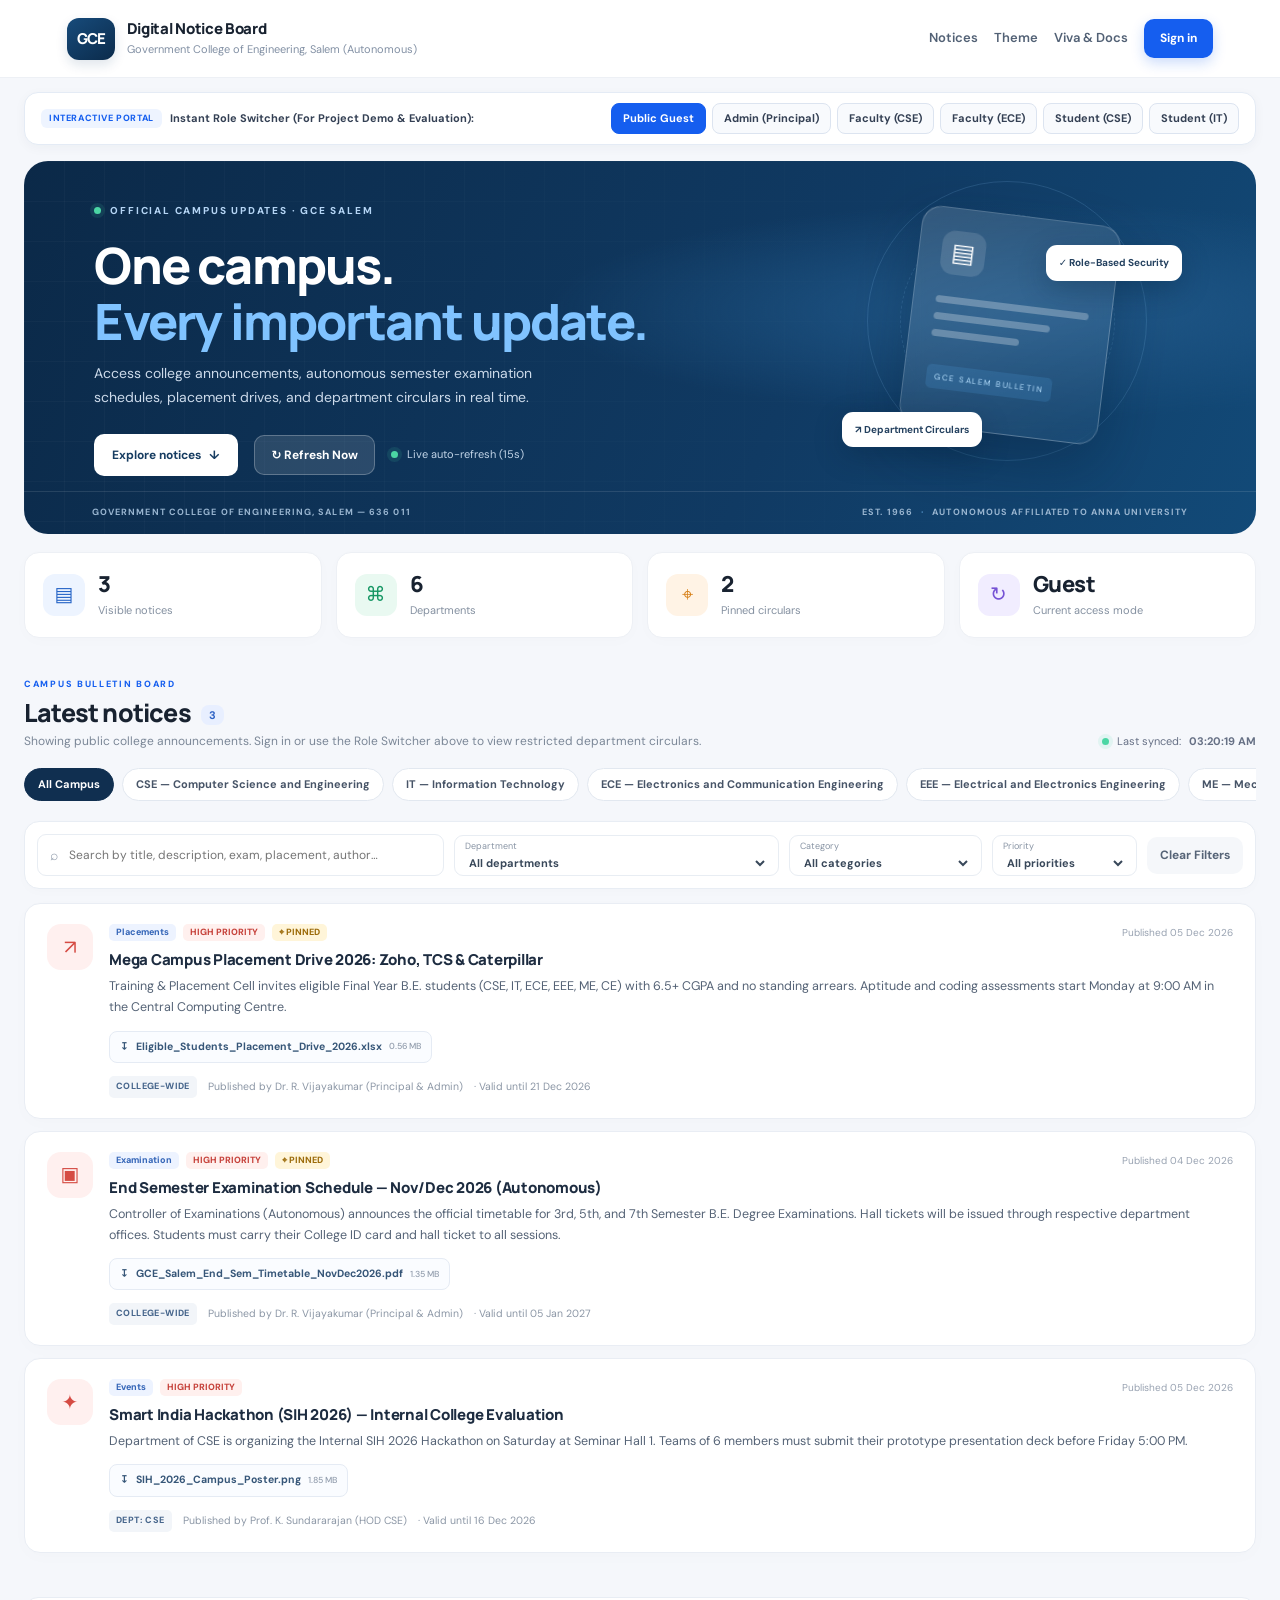
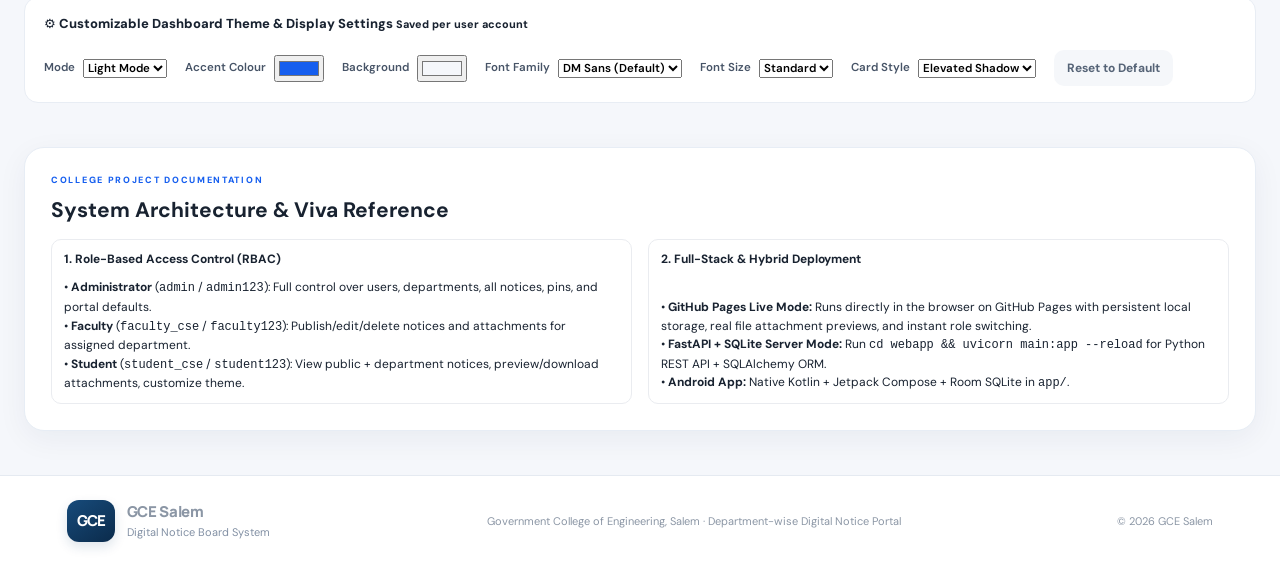
==== index.html @ ba0ddf46 "feat: implement core UI and initialization - Scaffold landing page with responsive topbar - Add cent" ====
<!doctype html>
<html lang="en" data-theme="light">
<head>
  <meta charset="utf-8">
  <meta name="viewport" content="width=device-width, initial-scale=1">
  <meta name="theme-color" content="#102f50">
  <title>Digital Notice Board · Government College of Engineering, Salem</title>
  <link rel="stylesheet" href="./styles.css">
  <script defer src="./app.js"></script>
</head>
<body>
  <header class="topbar">
    <a class="brand" href="#top">
      <span class="brand-mark">GCE</span>
      <span>
        <b>Digital Notice Board</b>
        <small>Government College of Engineering, Salem (Autonomous)</small>
      </span>
    </a>
    <nav>
      <a href="#notices">Notices</a>
      <a href="#publish" id="nav-publish" class="hidden">Publish</a>
      <a href="#admin-panel" id="nav-admin" class="hidden">Admin Console</a>
      <a href="#theme-panel">Theme</a>
      <a href="#viva-docs">Viva &amp; Docs</a>
      <span id="user-chip-container" class="hidden">
        <span class="user-chip">
          <span class="avatar" id="user-avatar">A</span>
          <span>
            <span id="user-fullname">College Administrator</span>
            <small id="user-role-dept">Administrator · ALL</small>
          </span>
        </span>
      </span>
      <button class="button button-primary" id="btn-open-login" type="button">Sign in</button>
      <button class="button button-quiet hidden" id="btn-logout" type="button">Sign out</button>
    </nav>
  </header>

  <!-- 1-Tap Academic Demonstration Role Switcher -->
  <div class="demo-bar" id="top">
    <div class="demo-bar-label">
      <span class="demo-badge">Interactive Portal</span>
      <span>Instant Role Switcher (For Project Demo &amp; Evaluation):</span>
    </div>
    <div class="role-pills" id="role-switcher-pills">
      <button type="button" class="role-pill active" data-demo-user="">Public Guest</button>
      <button type="button" class="role-pill" data-demo-user="admin">Admin (Principal)</button>
      <button type="button" class="role-pill" data-demo-user="faculty_cse">Faculty (CSE)</button>
      <button type="button" class="role-pill" data-demo-user="faculty_ece">Faculty (ECE)</button>
      <button type="button" class="role-pill" data-demo-user="student_cse">Student (CSE)</button>
      <button type="button" class="role-pill" data-demo-user="student_it">Student (IT)</button>
    </div>
  </div>

  <main>
    <!-- Hero Banner -->
    <section class="hero">
      <div class="hero-copy">
        <div class="eyebrow"><span class="live-dot"></span> OFFICIAL CAMPUS UPDATES · GCE SALEM</div>
        <h1>One campus.<br><em>Every important update.</em></h1>
        <p>Access college announcements, autonomous semester examination schedules, placement drives, and department circulars in real time.</p>
        <div class="hero-actions">
          <a class="button button-light" href="#notices">Explore notices <span>↓</span></a>
          <button class="button button-secondary" id="btn-manual-refresh" type="button" style="background:rgba(255,255,255,0.12);color:#fff;border-color:rgba(255,255,255,0.25);">↻ Refresh Now</button>
          <span class="update-status"><span class="live-dot"></span> <span id="sync-status-text">Live auto-refresh (15s)</span></span>
        </div>
      </div>
      <div class="hero-art" aria-hidden="true">
        <div class="art-orbit orbit-one"></div>
        <div class="art-orbit orbit-two"></div>
        <div class="art-card">
          <span class="art-icon">▤</span>
          <span class="art-lines"><i></i><i></i><i></i></span>
          <span class="art-tag">GCE SALEM BULLETIN</span>
        </div>
        <div class="art-bubble bubble-one">✓ Role-Based Security</div>
        <div class="art-bubble bubble-two">↗ Department Circulars</div>
      </div>
      <div class="hero-footer">
        <span>GOVERNMENT COLLEGE OF ENGINEERING, SALEM — 636 011</span>
        <span>EST. 1966 <b>·</b> AUTONOMOUS AFFILIATED TO ANNA UNIVERSITY</span>
      </div>
    </section>

    <!-- Stats Grid -->
    <section class="stats-grid">
      <article class="stat-card">
        <span class="stat-icon">▤</span>
        <div>
          <strong id="stat-total">0</strong>
          <span>Visible notices</span>
        </div>
      </article>
      <article class="stat-card">
        <span class="stat-icon green">⌘</span>
        <div>
          <strong id="stat-depts">6</strong>
          <span>Departments</span>
        </div>
      </article>
      <article class="stat-card">
        <span class="stat-icon orange">⌖</span>
        <div>
          <strong id="stat-pinned">0</strong>
          <span>Pinned circulars</span>
        </div>
      </article>
      <article class="stat-card">
        <span class="stat-icon violet">↻</span>
        <div>
          <strong id="stat-role">Guest</strong>
          <span>Current access mode</span>
        </div>
      </article>
    </section>

    <!-- Notices Section -->
    <section id="notices" class="notice-section">
      <div class="section-heading">
        <div>
          <div class="eyebrow dark-eyebrow">CAMPUS BULLETIN BOARD</div>
          <h2>Latest notices <span class="heading-count" id="heading-count">0</span></h2>
          <p id="access-subtitle">Showing public college announcements. Sign in to view restricted department circulars.</p>
        </div>
        <div style="display:flex;align-items:center;gap:14px;">
          <label class="check-field hidden" id="expired-toggle-wrap">
            <input type="checkbox" id="filter-expired">
            <span>Show expired archive</span>
          </label>
          <span class="refresh-label"><span class="live-dot"></span> Last synced: <b id="last-sync-time">Just now</b></span>
        </div>
      </div>

      <!-- Quick Department Pills -->
      <div class="dept-Quick-tabs" id="dept-quick-tabs"></div>

      <!-- Search & Filter Bar -->
      <div class="filter-panel">
        <label class="search-field">
          <span>⌕</span>
          <input id="filter-q" type="search" placeholder="Search by title, description, exam, placement, author…" aria-label="Search notices">
        </label>
        <label class="select-wrap">
          <span>Department</span>
          <select id="filter-dept">
            <option value="ALL">All departments</option>
          </select>
        </label>
        <label class="select-wrap">
          <span>Category</span>
          <select id="filter-category">
            <option value="ALL">All categories</option>
            <option value="Examination">Examination</option>
            <option value="Events">Events</option>
            <option value="Placements">Placements</option>
            <option value="General">General</option>
            <option value="Department Circulars">Department Circulars</option>
            <option value="Important Announcements">Important Announcements</option>
          </select>
        </label>
        <label class="select-wrap">
          <span>Priority</span>
          <select id="filter-priority">
            <option value="ALL">All priorities</option>
            <option value="HIGH">High — Urgent</option>
            <option value="MEDIUM">Medium</option>
            <option value="LOW">Low</option>
          </select>
        </label>
        <button class="button button-quiet" id="btn-clear-filters" type="button">Clear Filters</button>
      </div>

      <div class="notice-list" id="notice-list"></div>
    </section>

    <!-- Publish Notice Section (Admin & Faculty Only) -->
    <section id="publish" class="publish-section hidden">
      <div class="section-heading">
        <div>
          <div class="eyebrow dark-eyebrow">SHARE AN OFFICIAL CIRCULAR</div>
          <h2 id="form-section-title">Publish a notice</h2>
          <p>Post an announcement with circular attachments for your department or the entire campus.</p>
        </div>
        <span class="role-label" id="publish-role-badge">Faculty / Admin Access</span>
      </div>
      <form class="publish-form" id="notice-form">
        <input type="hidden" id="edit-notice-id" value="">
        <div class="form-grid">
          <label class="form-field field-wide">
            <span>Notice title <b>*</b></span>
            <input required maxlength="200" id="notice-title" placeholder="e.g. Autonomous End Semester Theory Examination Timetable — Nov/Dec 2026">
          </label>
          <label class="form-field field-wide">
            <span>Notice description <b>*</b></span>
            <textarea required id="notice-desc" rows="4" placeholder="Enter complete announcement details, venue, eligibility, and instructions…"></textarea>
          </label>
          <label class="form-field">
            <span>Department</span>
            <select id="notice-dept"></select>
          </label>
          <label class="form-field">
            <span>Category</span>
            <select id="notice-category">
              <option value="Examination">Examination</option>
              <option value="Events">Events</option>
              <option value="Placements">Placements</option>
              <option value="General">General</option>
              <option value="Department Circulars">Department Circulars</option>
              <option value="Important Announcements">Important Announcements</option>
            </select>
          </label>
          <label class="form-field">
            <span>Priority</span>
            <select id="notice-priority">
              <option value="MEDIUM">Medium — Standard</option>
              <option value="HIGH">High — Important / Urgent</option>
              <option value="LOW">Low — Informational</option>
            </select>
          </label>
          <label class="form-field">
            <span>Expiry date (optional)</span>
            <input type="date" id="notice-expiry">
          </label>
          <label class="form-field">
            <span>Visibility</span>
            <select id="notice-visibility">
              <option value="PUBLIC">Public — Visible on Public Homepage</option>
              <option value="RESTRICTED">Restricted — Department Login Required</option>
            </select>
          </label>
          <label class="check-field" id="pin-field-wrap" style="padding-top:22px;">
            <input type="checkbox" id="notice-pinned">
            <span>Pin this notice to the top of the board</span>
          </label>
          <label class="form-field field-wide">
            <span>Attachments <small>PDF, JPG, PNG, DOC, DOCX, XLS, XLSX · max 10 MB per file</small></span>
            <input type="file" id="notice-files" multiple accept=".pdf,.jpg,.jpeg,.png,.doc,.docx,.xls,.xlsx">
          </label>
        </div>
        <div class="form-actions">
          <button class="button button-primary" type="submit" id="btn-submit-notice">Publish notice →</button>
          <button class="button button-quiet hidden" type="button" id="btn-cancel-edit">Cancel edit</button>
        </div>
      </form>
    </section>

    <!-- Admin Management Section (Administrator Only) -->
    <section id="admin-panel" class="admin-section hidden">
      <div class="section-heading">
        <div>
          <div class="eyebrow dark-eyebrow">INSTITUTIONAL ADMINISTRATION</div>
          <h2>User &amp; Department Management</h2>
          <p>Create faculty/student credentials, manage roles, and configure GCE Salem academic departments.</p>
        </div>
        <button class="button button-secondary" id="btn-reset-demo-data" type="button">↺ Reset Demo Database</button>
      </div>
      <div class="admin-grid">
        <!-- Users Management Card -->
        <div class="admin-card">
          <h3 style="margin-top:0;">Registered Campus Users</h3>
          <form id="create-user-form" class="form-grid" style="margin-bottom:16px;">
            <label class="form-field">
              <span>Login ID <b>*</b></span>
              <input required id="new-user-login" placeholder="e.g. faculty_me">
            </label>
            <label class="form-field">
              <span>Password <b>*</b></span>
              <input required type="password" id="new-user-pass" placeholder="Password">
            </label>
            <label class="form-field">
              <span>Full Name <b>*</b></span>
              <input required id="new-user-name" placeholder="e.g. Dr. S. Karthikeyan">
            </label>
            <label class="form-field">
              <span>Role</span>
              <select id="new-user-role">
                <option value="Student">Student</option>
                <option value="Faculty">Faculty</option>
                <option value="Administrator">Administrator</option>
              </select>
            </label>
            <label class="form-field">
              <span>Department</span>
              <select id="new-user-dept"></select>
            </label>
            <div style="display:flex;align-items:flex-end;">
              <button class="button button-primary" type="submit" style="width:100%;">+ Add User</button>
            </div>
          </form>
          <div class="table-list" id="admin-user-list"></div>
        </div>

        <!-- Departments Management Card -->
        <div class="admin-card">
          <h3 style="margin-top:0;">Academic Departments</h3>
          <form id="create-dept-form" class="form-grid" style="margin-bottom:16px;">
            <label class="form-field">
              <span>Dept Code <b>*</b></span>
              <input required id="new-dept-code" placeholder="e.g. AI&DS" maxlength="12">
            </label>
            <label class="form-field">
              <span>Department Name <b>*</b></span>
              <input required id="new-dept-name" placeholder="Artificial Intelligence & Data Science">
            </label>
            <div class="field-wide">
              <button class="button button-primary" type="submit">+ Add Department</button>
            </div>
          </form>
          <div class="table-list" id="admin-dept-list"></div>
        </div>
      </div>
    </section>

    <!-- Customizable Dashboard Theme Settings -->
    <section id="theme-panel" class="settings-section">
      <details open>
        <summary><span>⚙</span> Customizable Dashboard Theme &amp; Display Settings <small>Saved per user account</small></summary>
        <div class="theme-form">
          <label>
            Mode
            <select id="theme-mode">
              <option value="light">Light Mode</option>
              <option value="dark">Dark Mode</option>
            </select>
          </label>
          <label>
            Accent Colour
            <input type="color" id="theme-accent" value="#155eef">
          </label>
          <label>
            Background
            <input type="color" id="theme-bg" value="#f5f7fb">
          </label>
          <label>
            Font Family
            <select id="theme-font">
              <option value="'DM Sans', system-ui, sans-serif">DM Sans (Default)</option>
              <option value="Inter, system-ui, sans-serif">Inter</option>
              <option value="Georgia, serif">Georgia Serif</option>
              <option value="Verdana, sans-serif">Verdana</option>
            </select>
          </label>
          <label>
            Font Size
            <select id="theme-size">
              <option value="13px">Compact</option>
              <option value="14px" selected>Standard</option>
              <option value="16px">Large</option>
            </select>
          </label>
          <label>
            Card Style
            <select id="theme-card-style">
              <option value="elevated">Elevated Shadow</option>
              <option value="outlined">Outlined Border</option>
              <option value="compact">Compact List</option>
            </select>
          </label>
          <button class="button button-quiet" id="btn-reset-theme" type="button">Reset to Default</button>
        </div>
      </details>
    </section>

    <!-- Academic Project Architecture & Viva Section -->
    <section id="viva-docs" class="docs-section">
      <div class="docs-card">
        <div class="eyebrow dark-eyebrow">COLLEGE PROJECT DOCUMENTATION</div>
        <h2 style="margin:6px 0 12px;">System Architecture &amp; Viva Reference</h2>
        <div class="form-grid">
          <div class="table-row" style="flex-direction:column;align-items:flex-start;">
            <b>1. Role-Based Access Control (RBAC)</b>
            <span>• <b>Administrator</b> (<code>admin</code> / <code>admin123</code>): Full control over users, departments, all notices, pins, and portal defaults.<br>• <b>Faculty</b> (<code>faculty_cse</code> / <code>faculty123</code>): Publish/edit/delete notices and attachments for assigned department.<br>• <b>Student</b> (<code>student_cse</code> / <code>student123</code>): View public + department notices, preview/download attachments, customize theme.</span>
          </div>
          <div class="table-row" style="flex-direction:column;align-items:flex-start;">
            <b>2. Full-Stack &amp; Hybrid Deployment</b>
            <span>• <b>GitHub Pages Live Mode:</b> Runs directly in the browser on GitHub Pages with persistent local storage, real file attachment previews, and instant role switching.<br>• <b>FastAPI + SQLite Server Mode:</b> Run <code>cd webapp &amp;&amp; uvicorn main:app --reload</code> for Python REST API + SQLAlchemy ORM.<br>• <b>Android App:</b> Native Kotlin + Jetpack Compose + Room SQLite in <code>app/</code>.</span>
          </div>
        </div>
      </div>
    </section>
  </main>

  <!-- Sign In Modal -->
  <div class="modal-backdrop" id="login-modal">
    <div class="modal-box">
      <div class="modal-header">
        <h3>Sign in to GCE Salem Portal</h3>
        <button class="icon-button" id="btn-close-login" type="button">×</button>
      </div>
      <p style="font-size:12px;color:#667085;margin-top:0;">Enter your college Login ID and password, or click a quick demo credential below.</p>
      <div id="login-error" class="hidden" style="background:#fff1f0;border:1px solid #ffd7d3;color:#b42318;padding:10px;border-radius:8px;font-size:12px;margin-bottom:12px;"></div>
      <form id="login-form" class="form-grid">
        <label class="form-field field-wide">
          <span>Login ID</span>
          <input required id="login-id-input" placeholder="admin / faculty_cse / student_cse">
        </label>
        <label class="form-field field-wide">
          <span>Password</span>
          <input required type="password" id="login-pass-input" placeholder="••••••••">
        </label>
        <div class="field-wide">
          <button class="button button-primary" type="submit" style="width:100%;">Sign In</button>
        </div>
      </form>
      <div style="margin-top:16px;padding-top:12px;border-top:1px solid #eaecf0;font-size:11px;">
        <b>Demo Credentials (Click to auto-fill):</b>
        <div style="display:flex;gap:6px;flex-wrap:wrap;margin-top:8px;">
          <button type="button" class="role-pill" data-fill-login="admin" data-fill-pass="admin123">Admin (admin / admin123)</button>
          <button type="button" class="role-pill" data-fill-login="faculty_cse" data-fill-pass="faculty123">Faculty CSE (faculty_cse / faculty123)</button>
          <button type="button" class="role-pill" data-fill-login="student_cse" data-fill-pass="student123">Student CSE (student_cse / student123)</button>
        </div>
      </div>
    </div>
  </div>

  <!-- Attachment Preview Modal -->
  <div class="modal-backdrop" id="preview-modal">
    <div class="modal-box">
      <div class="modal-header">
        <h3 id="preview-title">Attachment Preview</h3>
        <button class="icon-button" id="btn-close-preview" type="button">×</button>
      </div>
      <div id="preview-body" style="font-size:12.5px;line-height:1.6;"></div>
      <div style="margin-top:16px;display:flex;justify-content:flex-end;gap:10px;">
        <a class="button button-primary" id="preview-download-btn" download>↧ Download File</a>
      </div>
    </div>
  </div>

  <footer class="footer">
    <div class="footer-brand">
      <span class="brand-mark small-mark">GCE</span>
      <span><b>GCE Salem</b><small>Digital Notice Board System</small></span>
    </div>
    <span>Government College of Engineering, Salem · Department-wise Digital Notice Portal</span>
    <span>© 2026 GCE Salem</span>
  </footer>
</body>
</html>
---- styles.css ----
@import url('https://fonts.googleapis.com/css2?family=DM+Sans:wght@400;500;600;700&family=Manrope:wght@400;500;600;700;800&display=swap');

:root {
  --accent: #155eef;
  --navy: #102f50;
  --page-bg: #f5f7fb;
  --ink: #182230;
  --muted: #667085;
  --line: #e5eaf1;
  --card: #ffffff;
  --font: 'DM Sans', system-ui, -apple-system, sans-serif;
  --font-size-base: 14px;
  --radius: 18px;
  --shadow: 0 8px 30px rgba(18, 43, 73, 0.055);
}

* {
  box-sizing: border-box;
}

html {
  scroll-behavior: smooth;
  scroll-padding-top: 90px;
}

body {
  margin: 0;
  background: var(--page-bg);
  color: var(--ink);
  font-family: var(--font);
  font-size: var(--font-size-base);
  line-height: 1.55;
}

a {
  color: inherit;
  text-decoration: none;
}

button, input, select, textarea {
  font: inherit;
}

button, a, select {
  touch-action: manipulation;
}

/* Topbar */
.topbar {
  min-height: 78px;
  padding: 10px max(5.2vw, 24px);
  display: flex;
  align-items: center;
  justify-content: space-between;
  background: #fff;
  border-bottom: 1px solid #edf0f5;
  gap: 18px;
  position: sticky;
  top: 0;
  z-index: 50;
}

.brand, .footer-brand {
  display: flex;
  align-items: center;
  gap: 12px;
  min-width: 0;
}

.brand-mark {
  height: 42px;
  width: 48px;
  border-radius: 12px;
  background: linear-gradient(145deg, #174b7b, #0b2b4b);
  color: white;
  display: grid;
  place-items: center;
  font-weight: 800;
  letter-spacing: -1px;
  font-family: Manrope, sans-serif;
  font-size: 15px;
  box-shadow: 0 5px 12px #123d6722;
  flex-shrink: 0;
}

.brand b, .footer-brand b {
  display: block;
  font: 800 15px Manrope, sans-serif;
  letter-spacing: -0.3px;
}

.brand small, .footer-brand small {
  display: block;
  color: #8290a4;
  font-size: 11px;
  margin-top: 2px;
}

.topbar nav {
  display: flex;
  align-items: center;
  gap: 16px;
  flex-wrap: wrap;
}

.topbar nav > a:not(.button) {
  font-weight: 600;
  color: #526175;
  font-size: 13px;
}

.topbar nav > a:not(.button):hover {
  color: var(--accent);
}

.user-chip {
  display: flex;
  align-items: center;
  gap: 9px;
  padding-left: 14px;
  border-left: 1px solid var(--line);
  font-weight: 700;
  font-size: 12px;
}

.user-chip small {
  display: block;
  font-weight: 400;
  color: var(--muted);
  font-size: 10px;
}

.avatar {
  height: 34px;
  width: 34px;
  border-radius: 50%;
  display: grid;
  place-items: center;
  background: #e9f0ff;
  color: #2458bd;
  font-weight: 800;
  font-size: 15px;
  flex-shrink: 0;
}

/* Role Switcher Bar */
.demo-bar {
  max-width: 1380px;
  width: calc(100% - 48px);
  margin: 14px auto 0;
  background: #fff;
  border: 1px solid #e4ebf5;
  border-radius: 14px;
  padding: 10px 16px;
  display: flex;
  align-items: center;
  justify-content: space-between;
  gap: 12px;
  flex-wrap: wrap;
  box-shadow: 0 3px 12px rgba(16, 47, 80, 0.04);
}

.demo-bar-label {
  font-size: 11px;
  font-weight: 700;
  color: #344054;
  display: flex;
  align-items: center;
  gap: 8px;
}

.demo-badge {
  background: #eef4ff;
  color: var(--accent);
  font-weight: 800;
  font-size: 9px;
  letter-spacing: 0.6px;
  padding: 3px 8px;
  border-radius: 6px;
  text-transform: uppercase;
}

.role-pills {
  display: flex;
  align-items: center;
  gap: 6px;
  flex-wrap: wrap;
}

.role-pill {
  border: 1px solid #dce4f0;
  background: #f8fafd;
  color: #344054;
  border-radius: 8px;
  padding: 6px 11px;
  font-size: 11px;
  font-weight: 700;
  cursor: pointer;
  transition: all 0.15s;
}

.role-pill:hover {
  border-color: var(--accent);
  color: var(--accent);
}

.role-pill.active {
  background: var(--accent);
  color: #fff;
  border-color: var(--accent);
}

/* Buttons */
.button {
  display: inline-flex;
  justify-content: center;
  align-items: center;
  gap: 8px;
  border: 0;
  border-radius: 10px;
  padding: 10px 16px;
  font-weight: 700;
  font-size: 12px;
  cursor: pointer;
  transition: transform 0.15s, box-shadow 0.15s;
  background: #fff;
}

.button:hover {
  transform: translateY(-1px);
}

.button-primary {
  background: var(--accent);
  color: white;
  box-shadow: 0 5px 13px color-mix(in srgb, var(--accent), transparent 78%);
}

.button-quiet {
  color: #566477;
  background: #f5f7fa;
  padding: 9px 13px;
}

.button-light {
  background: #fff;
  color: #163c61;
  padding: 12px 18px;
}

.button-secondary {
  border: 1px solid var(--line);
  color: #475467;
  background: #fff;
}

/* Hero */
.hero {
  margin: 16px auto 0;
  width: calc(100% - 48px);
  max-width: 1380px;
  min-height: 360px;
  border-radius: 24px;
  background: radial-gradient(ellipse at 82% 40%, #205889 0%, transparent 34%),
              linear-gradient(115deg, #0b2948 0%, #103a63 62%, #124a78 100%);
  color: #fff;
  position: relative;
  overflow: hidden;
  padding: 42px 5.5% 58px;
}

.hero:before {
  content: '';
  position: absolute;
  inset: 0;
  background-image: linear-gradient(#ffffff07 1px, transparent 1px),
                    linear-gradient(90deg, #ffffff07 1px, transparent 1px);
  background-size: 40px 40px;
  mask-image: linear-gradient(90deg, black, transparent);
}

.hero-copy {
  position: relative;
  z-index: 2;
  max-width: 600px;
}

.eyebrow {
  font-size: 10px;
  letter-spacing: 1.8px;
  font-weight: 800;
  color: #b5d5f5;
  display: flex;
  align-items: center;
  gap: 9px;
}

.live-dot {
  height: 7px;
  width: 7px;
  border-radius: 50%;
  background: #4bd6a4;
  display: inline-block;
  box-shadow: 0 0 0 4px #4bd6a41d;
  flex-shrink: 0;
}

.hero h1 {
  font: 800 clamp(30px, 4.2vw, 50px)/1.12 Manrope, sans-serif;
  letter-spacing: -1.8px;
  margin: 18px 0 12px;
}

.hero h1 em {
  font-style: normal;
  color: #80c3ff;
}

.hero-copy > p {
  color: #ccdaea;
  max-width: 480px;
  font-size: 14px;
  line-height: 1.75;
  margin: 0;
}

.hero-actions {
  display: flex;
  align-items: center;
  gap: 16px;
  margin-top: 24px;
  flex-wrap: wrap;
}

.update-status {
  font-size: 11px;
  color: #c3d5e8;
  display: flex;
  align-items: center;
  gap: 9px;
}

.hero-art {
  position: absolute;
  right: 6%;
  top: 20px;
  width: 340px;
  height: 300px;
}

.art-orbit {
  position: absolute;
  border: 1px solid #8ec9f92a;
  border-radius: 50%;
  width: 280px;
  height: 280px;
  top: 0;
  left: 25px;
}

.orbit-two {
  width: 215px;
  height: 215px;
  top: 33px;
  left: 58px;
  border-style: dashed;
}

.art-card {
  position: absolute;
  width: 200px;
  height: 220px;
  top: 34px;
  left: 68px;
  border: 1px solid #ffffff36;
  border-radius: 20px;
  background: linear-gradient(145deg, #ffffff24, #ffffff08);
  backdrop-filter: blur(12px);
  box-shadow: 0 22px 60px #061c3455;
  transform: rotate(7deg);
  padding: 22px;
}

.art-icon {
  height: 44px;
  width: 44px;
  border-radius: 13px;
  background: #ffffff20;
  display: grid;
  place-items: center;
  font-size: 25px;
}

.art-lines {
  display: block;
  margin-top: 22px;
}

.art-lines i {
  height: 7px;
  display: block;
  border-radius: 10px;
  background: #ffffff45;
  margin: 10px 0;
  width: 100%;
}

.art-lines i:nth-child(2) { width: 76%; }
.art-lines i:nth-child(3) { width: 57%; }

.art-tag {
  display: inline-block;
  font-size: 8px;
  letter-spacing: 1.5px;
  background: #4a9bdb33;
  color: #b8e1ff;
  padding: 6px 8px;
  border-radius: 5px;
  margin-top: 18px;
}

.art-bubble {
  position: absolute;
  background: #fff;
  color: #24415f;
  padding: 10px 13px;
  border-radius: 11px;
  box-shadow: 0 9px 28px #041d3540;
  font-weight: 700;
  font-size: 10px;
}

.bubble-one { right: 0; top: 64px; }
.bubble-two { left: 0; bottom: 34px; }

.hero-footer {
  position: absolute;
  bottom: 0;
  left: 0;
  right: 0;
  padding: 14px 5.5%;
  border-top: 1px solid #ffffff1c;
  display: flex;
  justify-content: space-between;
  color: #99b5d0;
  font-size: 9px;
  letter-spacing: 1.1px;
  font-weight: 700;
}

.hero-footer b {
  color: #5c9dd4;
  margin: 0 5px;
}

/* Stats Grid */
.stats-grid {
  max-width: 1380px;
  width: calc(100% - 48px);
  margin: 18px auto 40px;
  display: grid;
  grid-template-columns: repeat(4, 1fr);
  gap: 14px;
}

.stat-card {
  background: #fff;
  border: 1px solid #edf0f5;
  border-radius: 15px;
  padding: 16px 18px;
  display: flex;
  align-items: center;
  gap: 13px;
  box-shadow: 0 3px 15px #18334c04;
}

.stat-icon {
  height: 42px;
  width: 42px;
  border-radius: 12px;
  background: #edf4ff;
  color: #2765c7;
  display: grid;
  place-items: center;
  font-size: 20px;
  flex-shrink: 0;
}

.stat-icon.green { background: #e9f9f1; color: #169764; }
.stat-icon.orange { background: #fff3e5; color: #d78019; }
.stat-icon.violet { background: #f1edff; color: #7653d5; }

.stat-card strong {
  display: block;
  font: 800 22px Manrope, sans-serif;
  letter-spacing: -0.5px;
}

.stat-card span:last-child {
  font-size: 11px;
  color: #8490a0;
}

/* Sections */
.notice-section, .publish-section, .settings-section, .admin-section, .docs-section {
  max-width: 1380px;
  width: calc(100% - 48px);
  margin: 0 auto 44px;
}

.section-heading {
  display: flex;
  justify-content: space-between;
  align-items: flex-end;
  gap: 20px;
  margin-bottom: 18px;
  flex-wrap: wrap;
}

.dark-eyebrow {
  color: var(--accent);
  font-size: 9px;
  letter-spacing: 1.7px;
}

.section-heading h2 {
  font: 800 25px/1.2 Manrope, sans-serif;
  letter-spacing: -0.8px;
  margin: 6px 0 4px;
}

.section-heading p {
  color: #7b8797;
  margin: 0;
  font-size: 12px;
}

.heading-count {
  display: inline-grid;
  place-items: center;
  vertical-align: middle;
  background: #e8efff;
  color: #2d62c5;
  border-radius: 8px;
  padding: 3px 8px;
  font: 700 11px var(--font);
  letter-spacing: 0;
  margin-left: 6px;
}

.refresh-label {
  font-size: 11px;
  color: #667085;
  display: flex;
  align-items: center;
  gap: 8px;
}

/* Filter Panel */
.filter-panel {
  background: #fff;
  border: 1px solid #e8edf4;
  border-radius: 15px;
  padding: 12px;
  display: flex;
  align-items: center;
  gap: 10px;
  margin-bottom: 14px;
  box-shadow: 0 3px 12px #15335104;
  flex-wrap: wrap;
}

.search-field {
  height: 42px;
  display: flex;
  align-items: center;
  gap: 9px;
  border: 1px solid #e8edf3;
  border-radius: 9px;
  padding: 0 12px;
  flex: 1;
  min-width: 200px;
  color: #8793a4;
}

.search-field input {
  border: 0;
  outline: 0;
  width: 100%;
  background: transparent;
  font-size: 12px;
  color: var(--ink);
}

.select-wrap {
  display: flex;
  flex-direction: column;
  gap: 1px;
  border: 1px solid #e8edf3;
  border-radius: 9px;
  padding: 4px 10px;
  min-width: 145px;
}

.select-wrap span {
  font-size: 9px;
  color: #8894a4;
}

.select-wrap select {
  border: 0;
  outline: 0;
  background: transparent;
  font-size: 11px;
  font-weight: 700;
  color: #39485a;
}

.dept-Quick-tabs {
  display: flex;
  gap: 8px;
  overflow-x: auto;
  padding-bottom: 6px;
  margin-bottom: 14px;
}

.dept-tab {
  border: 1px solid #e2e8f0;
  background: #fff;
  color: #475467;
  padding: 7px 13px;
  border-radius: 999px;
  font-size: 11px;
  font-weight: 700;
  cursor: pointer;
  white-space: nowrap;
}

.dept-tab.active {
  background: var(--navy);
  color: #fff;
  border-color: var(--navy);
}

/* Notice Cards */
.notice-list {
  display: grid;
  gap: 12px;
}

.notice-card {
  position: relative;
  display: flex;
  align-items: flex-start;
  gap: 16px;
  padding: 20px 22px;
  background: #fff;
  border: 1px solid #e9edf4;
  border-radius: 16px;
  box-shadow: 0 4px 18px #17314a04;
  transition: box-shadow 0.2s, border 0.2s;
}

.notice-card:hover {
  border-color: #d6e2f3;
  box-shadow: var(--shadow);
}

.notice-card.card-outlined {
  box-shadow: none;
  border-width: 1.5px;
}

.notice-card.card-compact {
  padding: 14px 16px;
}

.notice-symbol {
  height: 46px;
  width: 46px;
  flex-shrink: 0;
  border-radius: 14px;
  display: grid;
  place-items: center;
  font-size: 20px;
  background: #eef4ff;
  color: #2e69c5;
}

.symbol-high { background: #fff0ef; color: #d54b43; }
.symbol-career { background: #e9f8ef; color: #1b9862; }
.symbol-exam { background: #fff4e6; color: #c87a1d; }
.symbol-general { background: #edf3ff; color: #376ac5; }

.notice-main {
  flex: 1;
  min-width: 0;
}

.notice-meta {
  display: flex;
  align-items: center;
  gap: 7px;
  flex-wrap: wrap;
}

.category-pill, .priority-pill, .pinned-pill, .restricted-pill, .expired-pill {
  border-radius: 5px;
  padding: 3px 7px;
  font-size: 9px;
  line-height: 1.2;
  font-weight: 800;
}

.category-pill { background: #edf3ff; color: #3566b8; }
.priority-pill { background: #fff0ee; color: #c6423b; }
.pinned-pill { background: #fff5d9; color: #9c6b0a; }
.restricted-pill { background: #fff3e0; color: #d97706; }
.expired-pill { background: #fee2e2; color: #b91c1c; }

.notice-date {
  font-size: 10px;
  color: #98a2b1;
  margin-left: auto;
}

.notice-main h3 {
  font: 800 15px/1.4 Manrope, sans-serif;
  letter-spacing: -0.25px;
  margin: 8px 0 6px;
  color: #1d2c40;
}

.notice-main > p {
  font-size: 12.5px;
  line-height: 1.7;
  color: #556376;
  margin: 0;
  white-space: pre-line;
}

.notice-foot {
  display: flex;
  align-items: center;
  gap: 11px;
  margin-top: 13px;
  font-size: 10.5px;
  color: #8b96a5;
  flex-wrap: wrap;
}

.department-tag {
  font-size: 9px;
  letter-spacing: 0.4px;
  font-weight: 800;
  color: #47668c;
  background: #f2f5f9;
  border-radius: 5px;
  padding: 4px 7px;
}

.attachments {
  display: flex;
  gap: 8px;
  flex-wrap: wrap;
  margin-top: 12px;
}

.attachment {
  display: inline-flex;
  align-items: center;
  gap: 7px;
  padding: 7px 10px;
  border: 1px solid #e5ebf4;
  border-radius: 8px;
  background: #fafcff;
  font-size: 10.5px;
  font-weight: 700;
  color: #365678;
  cursor: pointer;
}

.attachment:hover {
  border-color: var(--accent);
  background: #f0f6ff;
}

.attachment small {
  font-weight: 500;
  color: #929dad;
}

.notice-actions {
  display: flex;
  align-items: center;
  gap: 6px;
  flex-shrink: 0;
}

.icon-button {
  border: 0;
  background: #f7f8fa;
  color: #667085;
  width: 30px;
  height: 30px;
  border-radius: 8px;
  cursor: pointer;
  font-size: 15px;
  display: grid;
  place-items: center;
}

.edit-button:hover { background: #edf4ff; color: #2b62bd; }
.delete-button:hover { background: #fff0ef; color: #d3423d; }

/* Publish & Admin Cards */
.publish-section, .admin-card, .docs-card {
  padding: 26px;
  background: #fff;
  border: 1px solid #e7edf5;
  border-radius: 20px;
  box-shadow: var(--shadow);
}

.role-label {
  font-size: 10px;
  font-weight: 800;
  color: #2563b9;
  background: #edf4ff;
  padding: 7px 10px;
  border-radius: 8px;
}

.publish-form {
  border-top: 1px solid #edf0f5;
  padding-top: 20px;
}

.form-grid {
  display: grid;
  grid-template-columns: repeat(2, minmax(0, 1fr));
  gap: 16px;
}

.form-field {
  display: flex;
  flex-direction: column;
  gap: 6px;
  min-width: 0;
}

.form-field > span {
  font-size: 11px;
  font-weight: 800;
  color: #475467;
}

.form-field > span b { color: #dc4a43; }
.form-field > span small { font-weight: 400; color: #8b96a5; }
.field-wide { grid-column: 1 / -1; }

.form-field input, .form-field select, .form-field textarea {
  width: 100%;
  border: 1px solid #dfe6ef;
  border-radius: 9px;
  background: #fff;
  padding: 10px 12px;
  outline: none;
  color: #243247;
  font-size: 12px;
}

.form-field input:focus, .form-field select:focus, .form-field textarea:focus {
  border-color: var(--accent);
}

.check-field {
  display: flex;
  align-items: center;
  gap: 8px;
  font-size: 12px;
  font-weight: 600;
  color: #475467;
}

.form-actions {
  display: flex;
  align-items: center;
  gap: 14px;
  border-top: 1px solid #edf0f5;
  margin-top: 20px;
  padding-top: 18px;
}

/* Admin Tables / Grid */
.admin-grid {
  display: grid;
  grid-template-columns: 1.2fr 0.8fr;
  gap: 20px;
}

.table-list {
  display: grid;
  gap: 8px;
  margin-top: 14px;
}

.table-row {
  display: flex;
  align-items: center;
  justify-content: space-between;
  gap: 10px;
  padding: 10px 12px;
  border: 1px solid #eaecf0;
  border-radius: 10px;
  font-size: 12px;
}

/* Settings */
.settings-section details {
  background: #fff;
  border: 1px solid #e8edf4;
  border-radius: 14px;
  padding: 16px 19px;
}

.settings-section summary {
  cursor: pointer;
  font-weight: 800;
  font-size: 13px;
  list-style: none;
}

.theme-form {
  display: flex;
  align-items: center;
  gap: 18px;
  flex-wrap: wrap;
  padding-top: 16px;
}

.theme-form label {
  display: flex;
  align-items: center;
  gap: 8px;
  font-size: 11.5px;
  font-weight: 600;
  color: #475467;
}

/* Modals */
.modal-backdrop {
  position: fixed;
  inset: 0;
  background: rgba(15, 23, 42, 0.55);
  backdrop-filter: blur(4px);
  display: none;
  place-items: center;
  padding: 20px;
  z-index: 100;
}

.modal-backdrop.open {
  display: grid;
}

.modal-box {
  background: #fff;
  border-radius: 18px;
  width: min(100%, 520px);
  max-height: 90vh;
  overflow-y: auto;
  padding: 24px;
  box-shadow: 0 24px 60px rgba(15, 23, 42, 0.25);
}

.modal-header {
  display: flex;
  justify-content: space-between;
  align-items: center;
  margin-bottom: 14px;
}

.modal-header h3 {
  margin: 0;
  font: 800 18px Manrope, sans-serif;
}

/* Empty State */
.empty-state {
  text-align: center;
  padding: 50px 20px;
  background: #fff;
  border: 1px dashed #d9e2ef;
  border-radius: 16px;
}

/* Footer */
.footer {
  display: flex;
  align-items: center;
  justify-content: space-between;
  gap: 20px;
  padding: 24px max(5.2vw, 24px);
  border-top: 1px solid #e5eaf1;
  background: #fff;
  color: #8b96a5;
  font-size: 11px;
  flex-wrap: wrap;
}

.hidden {
  display: none !important;
}

/* Dark Theme */
html[data-theme="dark"] body { background: #0f172a; color: #e2e8f0; }
html[data-theme="dark"] .topbar,
html[data-theme="dark"] .demo-bar,
html[data-theme="dark"] .stat-card,
html[data-theme="dark"] .filter-panel,
html[data-theme="dark"] .notice-card,
html[data-theme="dark"] .publish-section,
html[data-theme="dark"] .admin-card,
html[data-theme="dark"] .docs-card,
html[data-theme="dark"] .settings-section details,
html[data-theme="dark"] .modal-box,
html[data-theme="dark"] .footer {
  background: #1e293b;
  border-color: #334155;
  color: #e2e8f0;
}
html[data-theme="dark"] .brand b,
html[data-theme="dark"] .notice-main h3,
html[data-theme="dark"] .section-heading h2 {
  color: #f8fafc;
}
html[data-theme="dark"] .notice-main > p,
html[data-theme="dark"] .section-heading p,
html[data-theme="dark"] .notice-foot {
  color: #94a3b8;
}
html[data-theme="dark"] .search-field,
html[data-theme="dark"] .select-wrap,
html[data-theme="dark"] .form-field input,
html[data-theme="dark"] .form-field select,
html[data-theme="dark"] .form-field textarea,
html[data-theme="dark"] .role-pill,
html[data-theme="dark"] .dept-tab,
html[data-theme="dark"] .table-row {
  background: #0f172a;
  border-color: #334155;
  color: #e2e8f0;
}

@media (max-width: 900px) {
  .hero-art { display: none; }
  .hero-copy { max-width: 100%; }
  .stats-grid { grid-template-columns: repeat(2, 1fr); }
  .admin-grid { grid-template-columns: 1fr; }
}

@media (max-width: 640px) {
  .topbar { padding: 12px 16px; }
  .demo-bar, .hero, .stats-grid, .notice-section, .publish-section, .settings-section, .admin-section, .docs-section {
    width: calc(100% - 24px);
  }
  .form-grid { grid-template-columns: 1fr; }
}
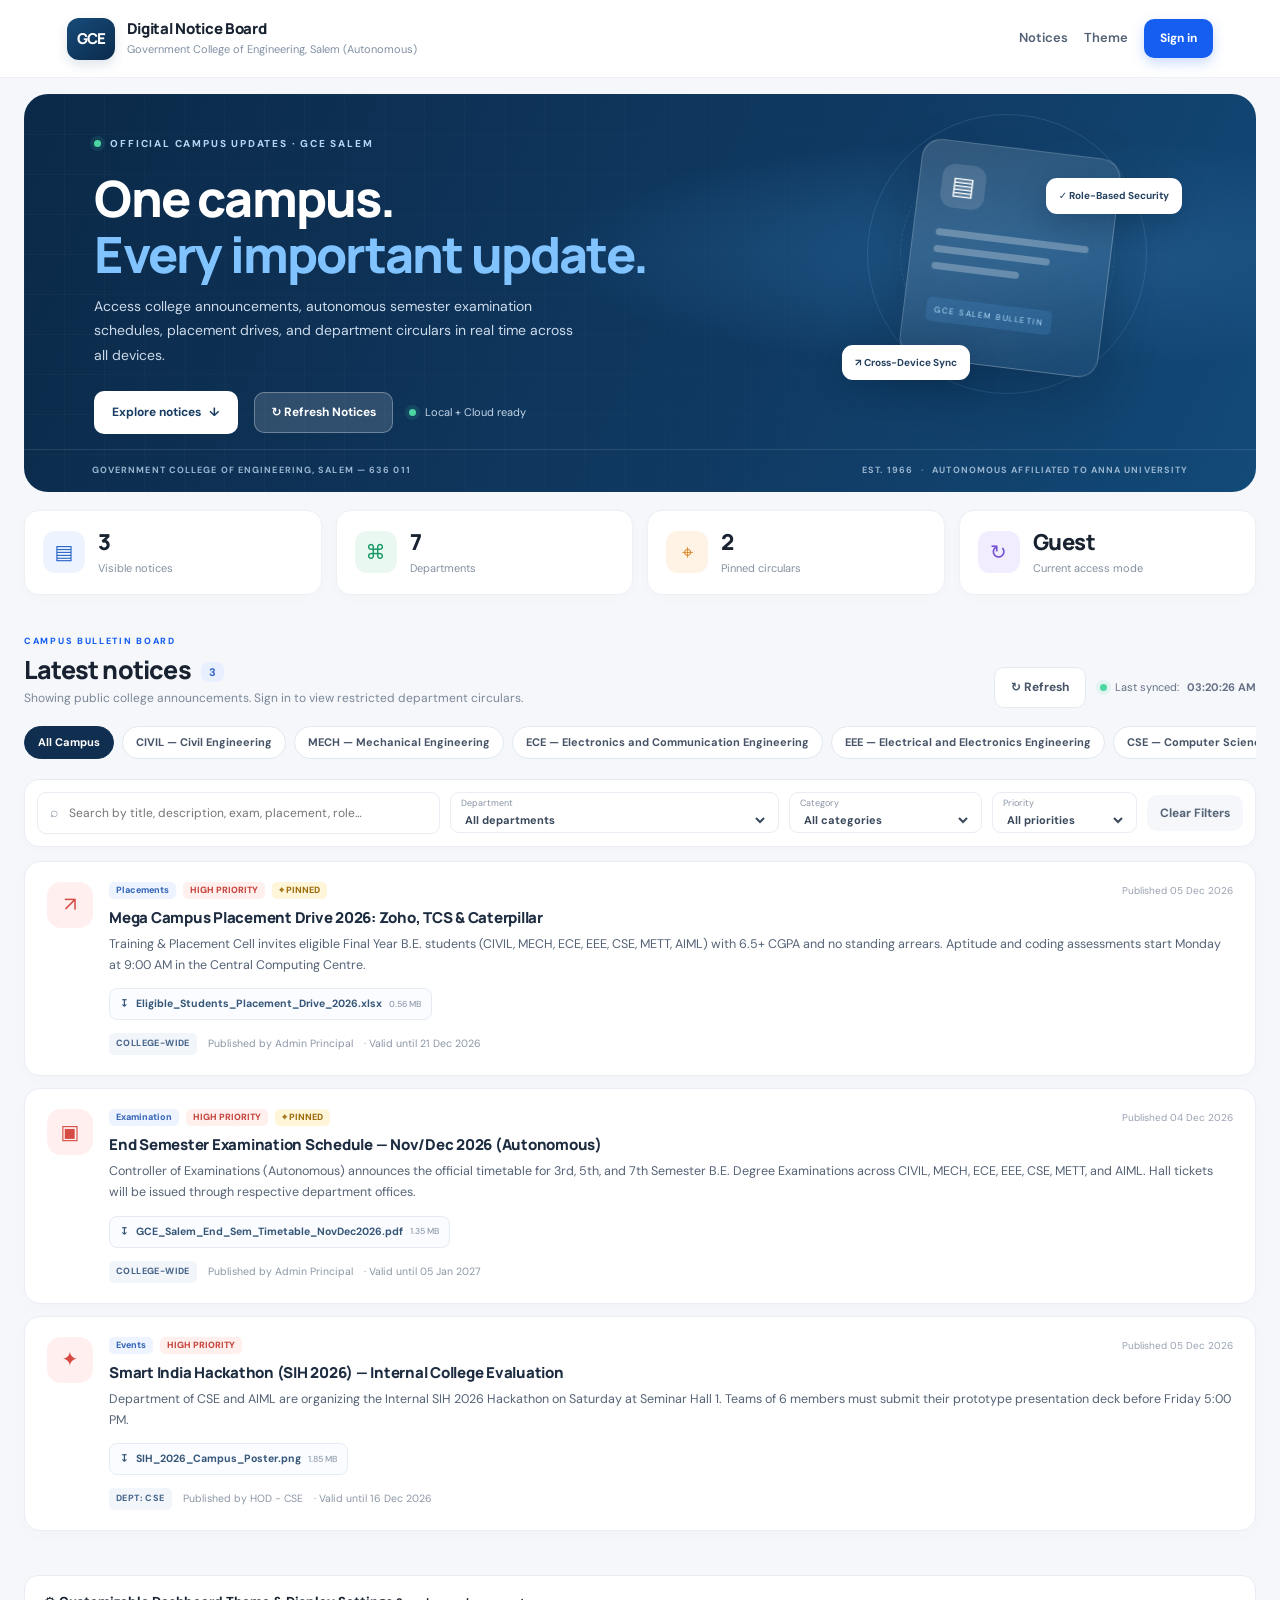
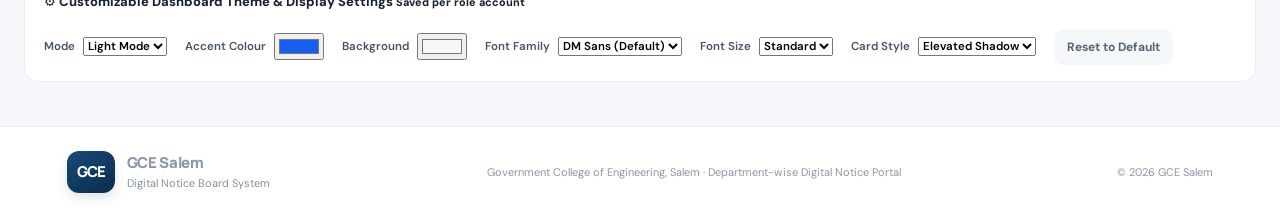
==== commit 38d695bf: "feat(auth): implement HOD role and update department list - Added HOD role to UserRole enum and upda" ====
--- a/index.html
+++ b/index.html
@@ -22,13 +22,12 @@
       <a href="#publish" id="nav-publish" class="hidden">Publish</a>
       <a href="#admin-panel" id="nav-admin" class="hidden">Admin Console</a>
       <a href="#theme-panel">Theme</a>
-      <a href="#viva-docs">Viva &amp; Docs</a>
       <span id="user-chip-container" class="hidden">
         <span class="user-chip">
           <span class="avatar" id="user-avatar">A</span>
           <span>
-            <span id="user-fullname">College Administrator</span>
-            <small id="user-role-dept">Administrator · ALL</small>
+            <span id="user-fullname">Admin Principal</span>
+            <small id="user-role-dept">Admin Principal · ALL</small>
           </span>
         </span>
       </span>
@@ -37,33 +36,17 @@
     </nav>
   </header>
 
-  <!-- 1-Tap Academic Demonstration Role Switcher -->
-  <div class="demo-bar" id="top">
-    <div class="demo-bar-label">
-      <span class="demo-badge">Interactive Portal</span>
-      <span>Instant Role Switcher (For Project Demo &amp; Evaluation):</span>
-    </div>
-    <div class="role-pills" id="role-switcher-pills">
-      <button type="button" class="role-pill active" data-demo-user="">Public Guest</button>
-      <button type="button" class="role-pill" data-demo-user="admin">Admin (Principal)</button>
-      <button type="button" class="role-pill" data-demo-user="faculty_cse">Faculty (CSE)</button>
-      <button type="button" class="role-pill" data-demo-user="faculty_ece">Faculty (ECE)</button>
-      <button type="button" class="role-pill" data-demo-user="student_cse">Student (CSE)</button>
-      <button type="button" class="role-pill" data-demo-user="student_it">Student (IT)</button>
-    </div>
-  </div>
-
-  <main>
+  <main id="top">
     <!-- Hero Banner -->
     <section class="hero">
       <div class="hero-copy">
         <div class="eyebrow"><span class="live-dot"></span> OFFICIAL CAMPUS UPDATES · GCE SALEM</div>
         <h1>One campus.<br><em>Every important update.</em></h1>
-        <p>Access college announcements, autonomous semester examination schedules, placement drives, and department circulars in real time.</p>
+        <p>Access college announcements, autonomous semester examination schedules, placement drives, and department circulars in real time across all devices.</p>
         <div class="hero-actions">
           <a class="button button-light" href="#notices">Explore notices <span>↓</span></a>
-          <button class="button button-secondary" id="btn-manual-refresh" type="button" style="background:rgba(255,255,255,0.12);color:#fff;border-color:rgba(255,255,255,0.25);">↻ Refresh Now</button>
-          <span class="update-status"><span class="live-dot"></span> <span id="sync-status-text">Live auto-refresh (15s)</span></span>
+          <button class="button button-secondary" id="btn-manual-refresh" type="button" style="background:rgba(255,255,255,0.14);color:#fff;border-color:rgba(255,255,255,0.3);">↻ Refresh Notices</button>
+          <span class="update-status"><span class="live-dot"></span> <span id="sync-status-text">Cloud sync active</span></span>
         </div>
       </div>
       <div class="hero-art" aria-hidden="true">
@@ -75,7 +58,7 @@
           <span class="art-tag">GCE SALEM BULLETIN</span>
         </div>
         <div class="art-bubble bubble-one">✓ Role-Based Security</div>
-        <div class="art-bubble bubble-two">↗ Department Circulars</div>
+        <div class="art-bubble bubble-two">↗ Cross-Device Sync</div>
       </div>
       <div class="hero-footer">
         <span>GOVERNMENT COLLEGE OF ENGINEERING, SALEM — 636 011</span>
@@ -95,7 +78,7 @@
       <article class="stat-card">
         <span class="stat-icon green">⌘</span>
         <div>
-          <strong id="stat-depts">6</strong>
+          <strong id="stat-depts">7</strong>
           <span>Departments</span>
         </div>
       </article>
@@ -123,11 +106,12 @@
           <h2>Latest notices <span class="heading-count" id="heading-count">0</span></h2>
           <p id="access-subtitle">Showing public college announcements. Sign in to view restricted department circulars.</p>
         </div>
-        <div style="display:flex;align-items:center;gap:14px;">
+        <div style="display:flex;align-items:center;gap:14px;flex-wrap:wrap;">
           <label class="check-field hidden" id="expired-toggle-wrap">
             <input type="checkbox" id="filter-expired">
             <span>Show expired archive</span>
           </label>
+          <button class="button button-secondary" id="btn-section-refresh" type="button">↻ Refresh</button>
           <span class="refresh-label"><span class="live-dot"></span> Last synced: <b id="last-sync-time">Just now</b></span>
         </div>
       </div>
@@ -139,7 +123,7 @@
       <div class="filter-panel">
         <label class="search-field">
           <span>⌕</span>
-          <input id="filter-q" type="search" placeholder="Search by title, description, exam, placement, author…" aria-label="Search notices">
+          <input id="filter-q" type="search" placeholder="Search by title, description, exam, placement, role…" aria-label="Search notices">
         </label>
         <label class="select-wrap">
           <span>Department</span>
@@ -174,15 +158,15 @@
       <div class="notice-list" id="notice-list"></div>
     </section>
 
-    <!-- Publish Notice Section (Admin & Faculty Only) -->
+    <!-- Publish Notice Section (Admin Principal, HOD, and Faculty Only) -->
     <section id="publish" class="publish-section hidden">
       <div class="section-heading">
         <div>
           <div class="eyebrow dark-eyebrow">SHARE AN OFFICIAL CIRCULAR</div>
           <h2 id="form-section-title">Publish a notice</h2>
-          <p>Post an announcement with circular attachments for your department or the entire campus.</p>
-        </div>
-        <span class="role-label" id="publish-role-badge">Faculty / Admin Access</span>
+          <p>Post an announcement with circular attachments. Published notices sync across all connected phones on refresh.</p>
+        </div>
+        <span class="role-label" id="publish-role-badge">Authorized Access</span>
       </div>
       <form class="publish-form" id="notice-form">
         <input type="hidden" id="edit-notice-id" value="">
@@ -245,39 +229,45 @@
       </form>
     </section>
 
-    <!-- Admin Management Section (Administrator Only) -->
+    <!-- Admin Management Section (Admin Principal Only) -->
     <section id="admin-panel" class="admin-section hidden">
       <div class="section-heading">
         <div>
           <div class="eyebrow dark-eyebrow">INSTITUTIONAL ADMINISTRATION</div>
-          <h2>User &amp; Department Management</h2>
-          <p>Create faculty/student credentials, manage roles, and configure GCE Salem academic departments.</p>
-        </div>
-        <button class="button button-secondary" id="btn-reset-demo-data" type="button">↺ Reset Demo Database</button>
+          <h2>Role &amp; Department Management</h2>
+          <p>Manage Admin Principal, HODs (7), Faculty (3 per dept), and Students (10 per dept) across CIVIL, MECH, ECE, EEE, CSE, METT, and AIML.</p>
+        </div>
+        <button class="button button-secondary" id="btn-reset-demo-data" type="button">↺ Reset Default Accounts</button>
       </div>
       <div class="admin-grid">
         <!-- Users Management Card -->
         <div class="admin-card">
-          <h3 style="margin-top:0;">Registered Campus Users</h3>
+          <div style="display:flex;justify-content:space-between;align-items:center;margin-bottom:12px;flex-wrap:wrap;gap:8px;">
+            <h3 style="margin:0;">Registered Role Accounts (<span id="admin-user-count">0</span>)</h3>
+            <select id="admin-user-dept-filter" style="padding:6px 10px;border-radius:8px;border:1px solid #dfe6ef;font-size:11px;font-weight:700;">
+              <option value="ALL">All Departments</option>
+            </select>
+          </div>
           <form id="create-user-form" class="form-grid" style="margin-bottom:16px;">
             <label class="form-field">
               <span>Login ID <b>*</b></span>
-              <input required id="new-user-login" placeholder="e.g. faculty_me">
+              <input required id="new-user-login" placeholder="e.g. faculty_cse4">
             </label>
             <label class="form-field">
               <span>Password <b>*</b></span>
               <input required type="password" id="new-user-pass" placeholder="Password">
             </label>
             <label class="form-field">
-              <span>Full Name <b>*</b></span>
-              <input required id="new-user-name" placeholder="e.g. Dr. S. Karthikeyan">
-            </label>
-            <label class="form-field">
-              <span>Role</span>
+              <span>Role Designation <b>*</b></span>
+              <input required id="new-user-name" placeholder="e.g. Faculty 4 - CSE">
+            </label>
+            <label class="form-field">
+              <span>Role Type</span>
               <select id="new-user-role">
                 <option value="Student">Student</option>
                 <option value="Faculty">Faculty</option>
-                <option value="Administrator">Administrator</option>
+                <option value="HOD">HOD</option>
+                <option value="Administrator">Admin Principal</option>
               </select>
             </label>
             <label class="form-field">
@@ -285,10 +275,10 @@
               <select id="new-user-dept"></select>
             </label>
             <div style="display:flex;align-items:flex-end;">
-              <button class="button button-primary" type="submit" style="width:100%;">+ Add User</button>
+              <button class="button button-primary" type="submit" style="width:100%;">+ Add Account</button>
             </div>
           </form>
-          <div class="table-list" id="admin-user-list"></div>
+          <div class="table-list" id="admin-user-list" style="max-height:360px;overflow-y:auto;"></div>
         </div>
 
         <!-- Departments Management Card -->
@@ -297,11 +287,11 @@
           <form id="create-dept-form" class="form-grid" style="margin-bottom:16px;">
             <label class="form-field">
               <span>Dept Code <b>*</b></span>
-              <input required id="new-dept-code" placeholder="e.g. AI&DS" maxlength="12">
+              <input required id="new-dept-code" placeholder="e.g. IT" maxlength="12">
             </label>
             <label class="form-field">
               <span>Department Name <b>*</b></span>
-              <input required id="new-dept-name" placeholder="Artificial Intelligence & Data Science">
+              <input required id="new-dept-name" placeholder="Information Technology">
             </label>
             <div class="field-wide">
               <button class="button button-primary" type="submit">+ Add Department</button>
@@ -315,7 +305,7 @@
     <!-- Customizable Dashboard Theme Settings -->
     <section id="theme-panel" class="settings-section">
       <details open>
-        <summary><span>⚙</span> Customizable Dashboard Theme &amp; Display Settings <small>Saved per user account</small></summary>
+        <summary><span>⚙</span> Customizable Dashboard Theme &amp; Display Settings <small>Saved per role account</small></summary>
         <div class="theme-form">
           <label>
             Mode
@@ -361,24 +351,6 @@
         </div>
       </details>
     </section>
-
-    <!-- Academic Project Architecture & Viva Section -->
-    <section id="viva-docs" class="docs-section">
-      <div class="docs-card">
-        <div class="eyebrow dark-eyebrow">COLLEGE PROJECT DOCUMENTATION</div>
-        <h2 style="margin:6px 0 12px;">System Architecture &amp; Viva Reference</h2>
-        <div class="form-grid">
-          <div class="table-row" style="flex-direction:column;align-items:flex-start;">
-            <b>1. Role-Based Access Control (RBAC)</b>
-            <span>• <b>Administrator</b> (<code>admin</code> / <code>admin123</code>): Full control over users, departments, all notices, pins, and portal defaults.<br>• <b>Faculty</b> (<code>faculty_cse</code> / <code>faculty123</code>): Publish/edit/delete notices and attachments for assigned department.<br>• <b>Student</b> (<code>student_cse</code> / <code>student123</code>): View public + department notices, preview/download attachments, customize theme.</span>
-          </div>
-          <div class="table-row" style="flex-direction:column;align-items:flex-start;">
-            <b>2. Full-Stack &amp; Hybrid Deployment</b>
-            <span>• <b>GitHub Pages Live Mode:</b> Runs directly in the browser on GitHub Pages with persistent local storage, real file attachment previews, and instant role switching.<br>• <b>FastAPI + SQLite Server Mode:</b> Run <code>cd webapp &amp;&amp; uvicorn main:app --reload</code> for Python REST API + SQLAlchemy ORM.<br>• <b>Android App:</b> Native Kotlin + Jetpack Compose + Room SQLite in <code>app/</code>.</span>
-          </div>
-        </div>
-      </div>
-    </section>
   </main>
 
   <!-- Sign In Modal -->
@@ -388,12 +360,48 @@
         <h3>Sign in to GCE Salem Portal</h3>
         <button class="icon-button" id="btn-close-login" type="button">×</button>
       </div>
-      <p style="font-size:12px;color:#667085;margin-top:0;">Enter your college Login ID and password, or click a quick demo credential below.</p>
+      <p style="font-size:12px;color:#667085;margin-top:0;">Select your Role &amp; Department to auto-fill your role ID, or enter your Login ID and password below.</p>
+
+      <!-- Role & Department Quick Selector inside Sign-In Modal -->
+      <div style="background:#f8fafd;border:1px solid #e4ebf5;border-radius:12px;padding:12px;margin-bottom:14px;">
+        <div style="font-size:11px;font-weight:800;color:#344054;margin-bottom:8px;">SELECT ROLE CREDENTIAL</div>
+        <div class="form-grid" style="gap:10px;">
+          <label class="form-field">
+            <span>Role</span>
+            <select id="helper-role-select">
+              <option value="principal">Admin Principal</option>
+              <option value="hod">HOD</option>
+              <option value="faculty">Faculty (1 – 3)</option>
+              <option value="student">Student (1 – 10)</option>
+            </select>
+          </label>
+          <label class="form-field" id="helper-dept-wrap">
+            <span>Department</span>
+            <select id="helper-dept-select">
+              <option value="civil">CIVIL</option>
+              <option value="mech">MECH</option>
+              <option value="ece">ECE</option>
+              <option value="eee">EEE</option>
+              <option value="cse" selected>CSE</option>
+              <option value="mett">METT</option>
+              <option value="aiml">AIML</option>
+            </select>
+          </label>
+          <label class="form-field hidden" id="helper-num-wrap">
+            <span>Member Number</span>
+            <select id="helper-num-select"></select>
+          </label>
+          <div style="display:flex;align-items:flex-end;">
+            <button type="button" class="button button-secondary" id="btn-apply-helper" style="width:100%;">Fill Login ID</button>
+          </div>
+        </div>
+      </div>
+
       <div id="login-error" class="hidden" style="background:#fff1f0;border:1px solid #ffd7d3;color:#b42318;padding:10px;border-radius:8px;font-size:12px;margin-bottom:12px;"></div>
       <form id="login-form" class="form-grid">
         <label class="form-field field-wide">
           <span>Login ID</span>
-          <input required id="login-id-input" placeholder="admin / faculty_cse / student_cse">
+          <input required id="login-id-input" placeholder="e.g. principal, hod_cse, faculty_cse1, student_cse1">
         </label>
         <label class="form-field field-wide">
           <span>Password</span>
@@ -403,14 +411,6 @@
           <button class="button button-primary" type="submit" style="width:100%;">Sign In</button>
         </div>
       </form>
-      <div style="margin-top:16px;padding-top:12px;border-top:1px solid #eaecf0;font-size:11px;">
-        <b>Demo Credentials (Click to auto-fill):</b>
-        <div style="display:flex;gap:6px;flex-wrap:wrap;margin-top:8px;">
-          <button type="button" class="role-pill" data-fill-login="admin" data-fill-pass="admin123">Admin (admin / admin123)</button>
-          <button type="button" class="role-pill" data-fill-login="faculty_cse" data-fill-pass="faculty123">Faculty CSE (faculty_cse / faculty123)</button>
-          <button type="button" class="role-pill" data-fill-login="student_cse" data-fill-pass="student123">Student CSE (student_cse / student123)</button>
-        </div>
-      </div>
     </div>
   </div>
 
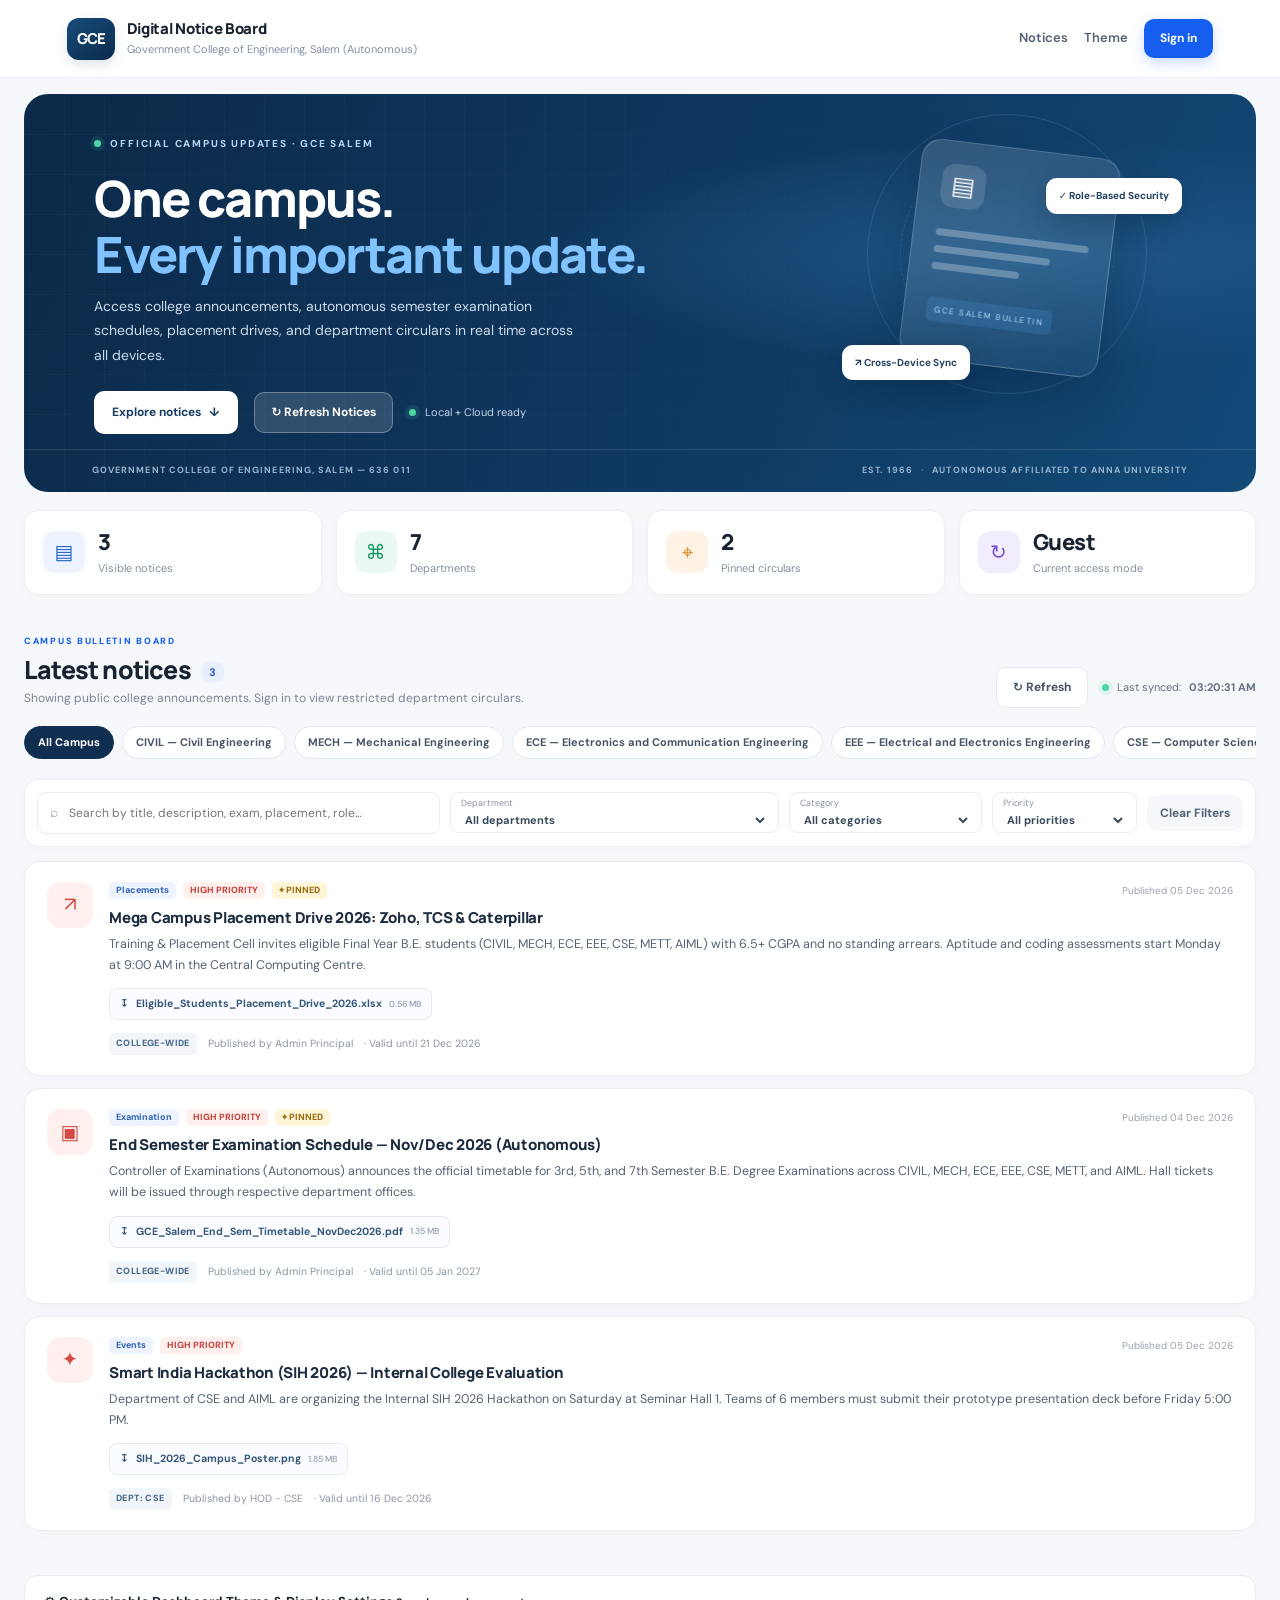
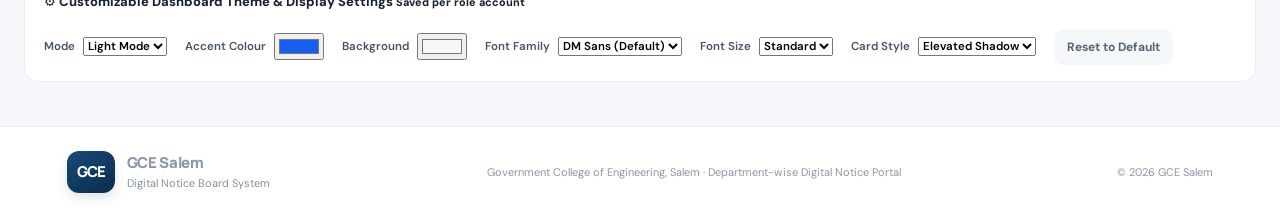
==== commit e08fa88e: "refactor: remove login credential helpers Eliminated auto-fill credential helper features from UI co" ====
--- a/index.html
+++ b/index.html
@@ -360,48 +360,13 @@
         <h3>Sign in to GCE Salem Portal</h3>
         <button class="icon-button" id="btn-close-login" type="button">×</button>
       </div>
-      <p style="font-size:12px;color:#667085;margin-top:0;">Select your Role &amp; Department to auto-fill your role ID, or enter your Login ID and password below.</p>
-
-      <!-- Role & Department Quick Selector inside Sign-In Modal -->
-      <div style="background:#f8fafd;border:1px solid #e4ebf5;border-radius:12px;padding:12px;margin-bottom:14px;">
-        <div style="font-size:11px;font-weight:800;color:#344054;margin-bottom:8px;">SELECT ROLE CREDENTIAL</div>
-        <div class="form-grid" style="gap:10px;">
-          <label class="form-field">
-            <span>Role</span>
-            <select id="helper-role-select">
-              <option value="principal">Admin Principal</option>
-              <option value="hod">HOD</option>
-              <option value="faculty">Faculty (1 – 3)</option>
-              <option value="student">Student (1 – 10)</option>
-            </select>
-          </label>
-          <label class="form-field" id="helper-dept-wrap">
-            <span>Department</span>
-            <select id="helper-dept-select">
-              <option value="civil">CIVIL</option>
-              <option value="mech">MECH</option>
-              <option value="ece">ECE</option>
-              <option value="eee">EEE</option>
-              <option value="cse" selected>CSE</option>
-              <option value="mett">METT</option>
-              <option value="aiml">AIML</option>
-            </select>
-          </label>
-          <label class="form-field hidden" id="helper-num-wrap">
-            <span>Member Number</span>
-            <select id="helper-num-select"></select>
-          </label>
-          <div style="display:flex;align-items:flex-end;">
-            <button type="button" class="button button-secondary" id="btn-apply-helper" style="width:100%;">Fill Login ID</button>
-          </div>
-        </div>
-      </div>
+      <p style="font-size:12px;color:#667085;margin-top:0;">Enter your college Login ID and password to sign in.</p>
 
       <div id="login-error" class="hidden" style="background:#fff1f0;border:1px solid #ffd7d3;color:#b42318;padding:10px;border-radius:8px;font-size:12px;margin-bottom:12px;"></div>
       <form id="login-form" class="form-grid">
         <label class="form-field field-wide">
           <span>Login ID</span>
-          <input required id="login-id-input" placeholder="e.g. principal, hod_cse, faculty_cse1, student_cse1">
+          <input required id="login-id-input" autocomplete="username" placeholder="Enter your Login ID">
         </label>
         <label class="form-field field-wide">
           <span>Password</span>
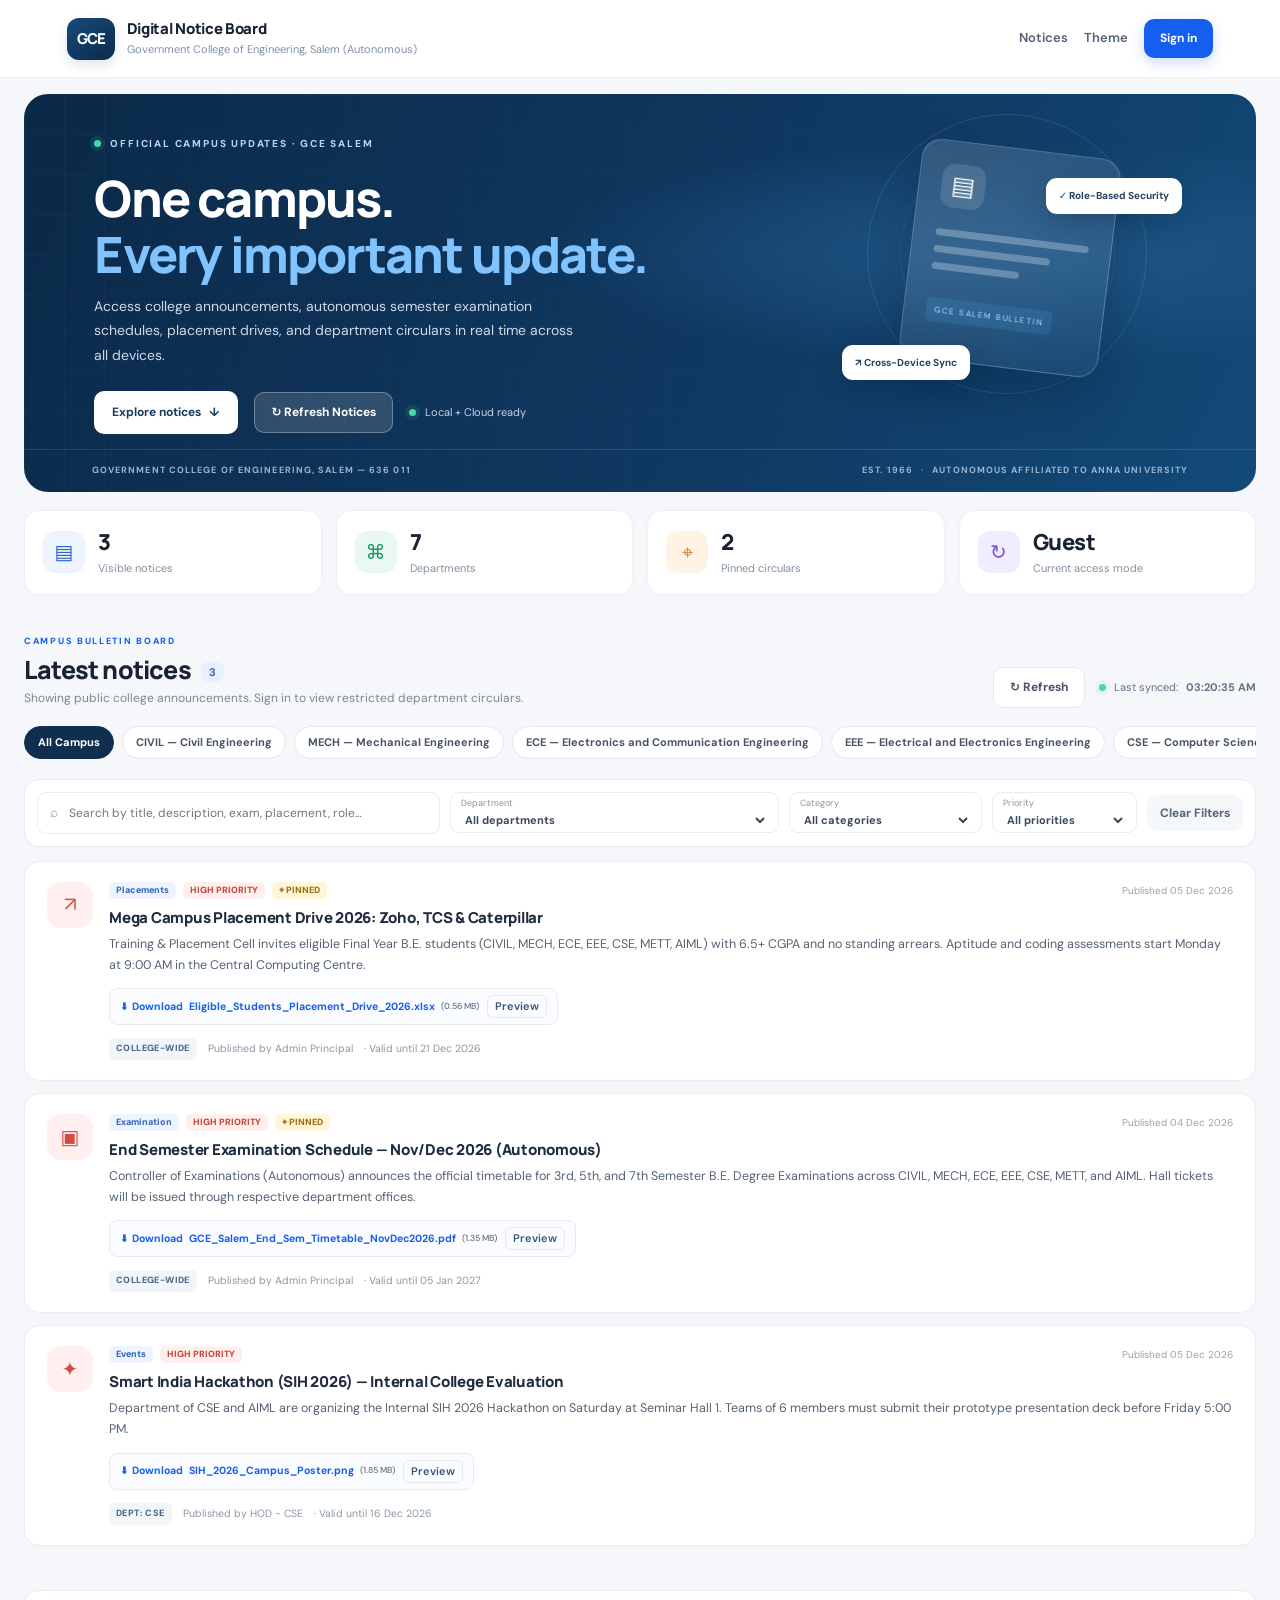
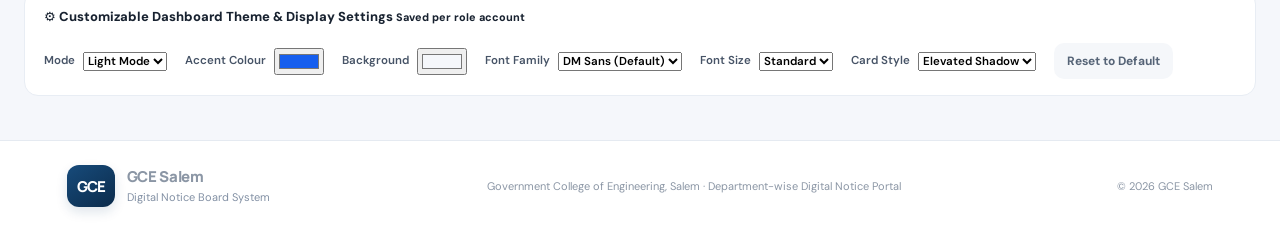
==== commit d456b82c: "feat(auth): implement password reset functionality Add password reset capability to the repository a" ====
--- a/index.html
+++ b/index.html
@@ -353,29 +353,71 @@
     </section>
   </main>
 
-  <!-- Sign In Modal -->
+  <!-- Sign In & Forgot Password Modal -->
   <div class="modal-backdrop" id="login-modal">
     <div class="modal-box">
       <div class="modal-header">
-        <h3>Sign in to GCE Salem Portal</h3>
+        <h3 id="login-modal-title">Sign in to GCE Salem Portal</h3>
         <button class="icon-button" id="btn-close-login" type="button">×</button>
       </div>
-      <p style="font-size:12px;color:#667085;margin-top:0;">Enter your college Login ID and password to sign in.</p>
-
-      <div id="login-error" class="hidden" style="background:#fff1f0;border:1px solid #ffd7d3;color:#b42318;padding:10px;border-radius:8px;font-size:12px;margin-bottom:12px;"></div>
-      <form id="login-form" class="form-grid">
-        <label class="form-field field-wide">
-          <span>Login ID</span>
-          <input required id="login-id-input" autocomplete="username" placeholder="Enter your Login ID">
-        </label>
-        <label class="form-field field-wide">
-          <span>Password</span>
-          <input required type="password" id="login-pass-input" placeholder="••••••••">
-        </label>
-        <div class="field-wide">
-          <button class="button button-primary" type="submit" style="width:100%;">Sign In</button>
-        </div>
-      </form>
+
+      <!-- Standard Sign In View -->
+      <div id="login-view">
+        <p style="font-size:12px;color:#667085;margin-top:0;">Enter your college Login ID and password to sign in.</p>
+        <div id="login-error" class="hidden" style="background:#fff1f0;border:1px solid #ffd7d3;color:#b42318;padding:10px;border-radius:8px;font-size:12px;margin-bottom:12px;"></div>
+        <div id="login-success" class="hidden" style="background:#ecfdf3;border:1px solid #abefc6;color:#067647;padding:10px;border-radius:8px;font-size:12px;margin-bottom:12px;"></div>
+        <form id="login-form" class="form-grid">
+          <label class="form-field field-wide">
+            <span>Login ID</span>
+            <input required id="login-id-input" autocomplete="username" placeholder="Enter your Login ID">
+          </label>
+          <label class="form-field field-wide">
+            <span>Password</span>
+            <input required type="password" id="login-pass-input" autocomplete="current-password" placeholder="••••••••">
+          </label>
+          <div class="field-wide" style="display:flex;justify-content:flex-end;margin-top:-4px;">
+            <button type="button" id="btn-open-forgot" style="background:none;border:none;color:var(--accent);font-size:12px;font-weight:700;cursor:pointer;padding:2px 0;text-decoration:underline;">Forgot Password?</button>
+          </div>
+          <div class="field-wide">
+            <button class="button button-primary" type="submit" style="width:100%;">Sign In</button>
+          </div>
+        </form>
+      </div>
+
+      <!-- Forgot Password with CAPTCHA View -->
+      <div id="forgot-view" class="hidden">
+        <p style="font-size:12px;color:#667085;margin-top:0;">Verify your Login ID and complete the security CAPTCHA challenge to reset your password.</p>
+        <div id="forgot-error" class="hidden" style="background:#fff1f0;border:1px solid #ffd7d3;color:#b42318;padding:10px;border-radius:8px;font-size:12px;margin-bottom:12px;"></div>
+        <form id="forgot-form" class="form-grid">
+          <label class="form-field field-wide">
+            <span>Login ID <b>*</b></span>
+            <input required id="forgot-login-id" autocomplete="username" placeholder="Enter your Login ID (e.g. principal, hod_cse, faculty_cse1)">
+          </label>
+
+          <div class="form-field field-wide">
+            <span>Security CAPTCHA Verification <b>*</b></span>
+            <div style="display:flex;align-items:center;gap:10px;margin-top:4px;margin-bottom:6px;">
+              <canvas id="captcha-canvas" width="190" height="52" style="border-radius:8px;border:1px solid #d0d5dd;background:#f8fafc;flex-shrink:0;"></canvas>
+              <button type="button" class="button button-secondary" id="btn-refresh-captcha" title="Generate new CAPTCHA" style="padding:8px 12px;font-size:12px;">↻ New Code</button>
+            </div>
+            <input required id="forgot-captcha-input" autocomplete="off" placeholder="Enter the 6-character CAPTCHA code shown above">
+          </div>
+
+          <label class="form-field">
+            <span>New Password <b>*</b></span>
+            <input required type="password" id="forgot-new-pass" placeholder="New password">
+          </label>
+          <label class="form-field">
+            <span>Confirm Password <b>*</b></span>
+            <input required type="password" id="forgot-confirm-pass" placeholder="Confirm password">
+          </label>
+
+          <div class="field-wide" style="display:flex;gap:10px;margin-top:4px;">
+            <button class="button button-primary" type="submit" style="flex:1;">Reset Password</button>
+            <button class="button button-quiet" type="button" id="btn-back-to-login">← Back to Sign In</button>
+          </div>
+        </form>
+      </div>
     </div>
   </div>
 
@@ -388,7 +430,7 @@
       </div>
       <div id="preview-body" style="font-size:12.5px;line-height:1.6;"></div>
       <div style="margin-top:16px;display:flex;justify-content:flex-end;gap:10px;">
-        <a class="button button-primary" id="preview-download-btn" download>↧ Download File</a>
+        <button class="button button-primary" id="preview-download-btn" type="button">↧ Download File</button>
       </div>
     </div>
   </div>
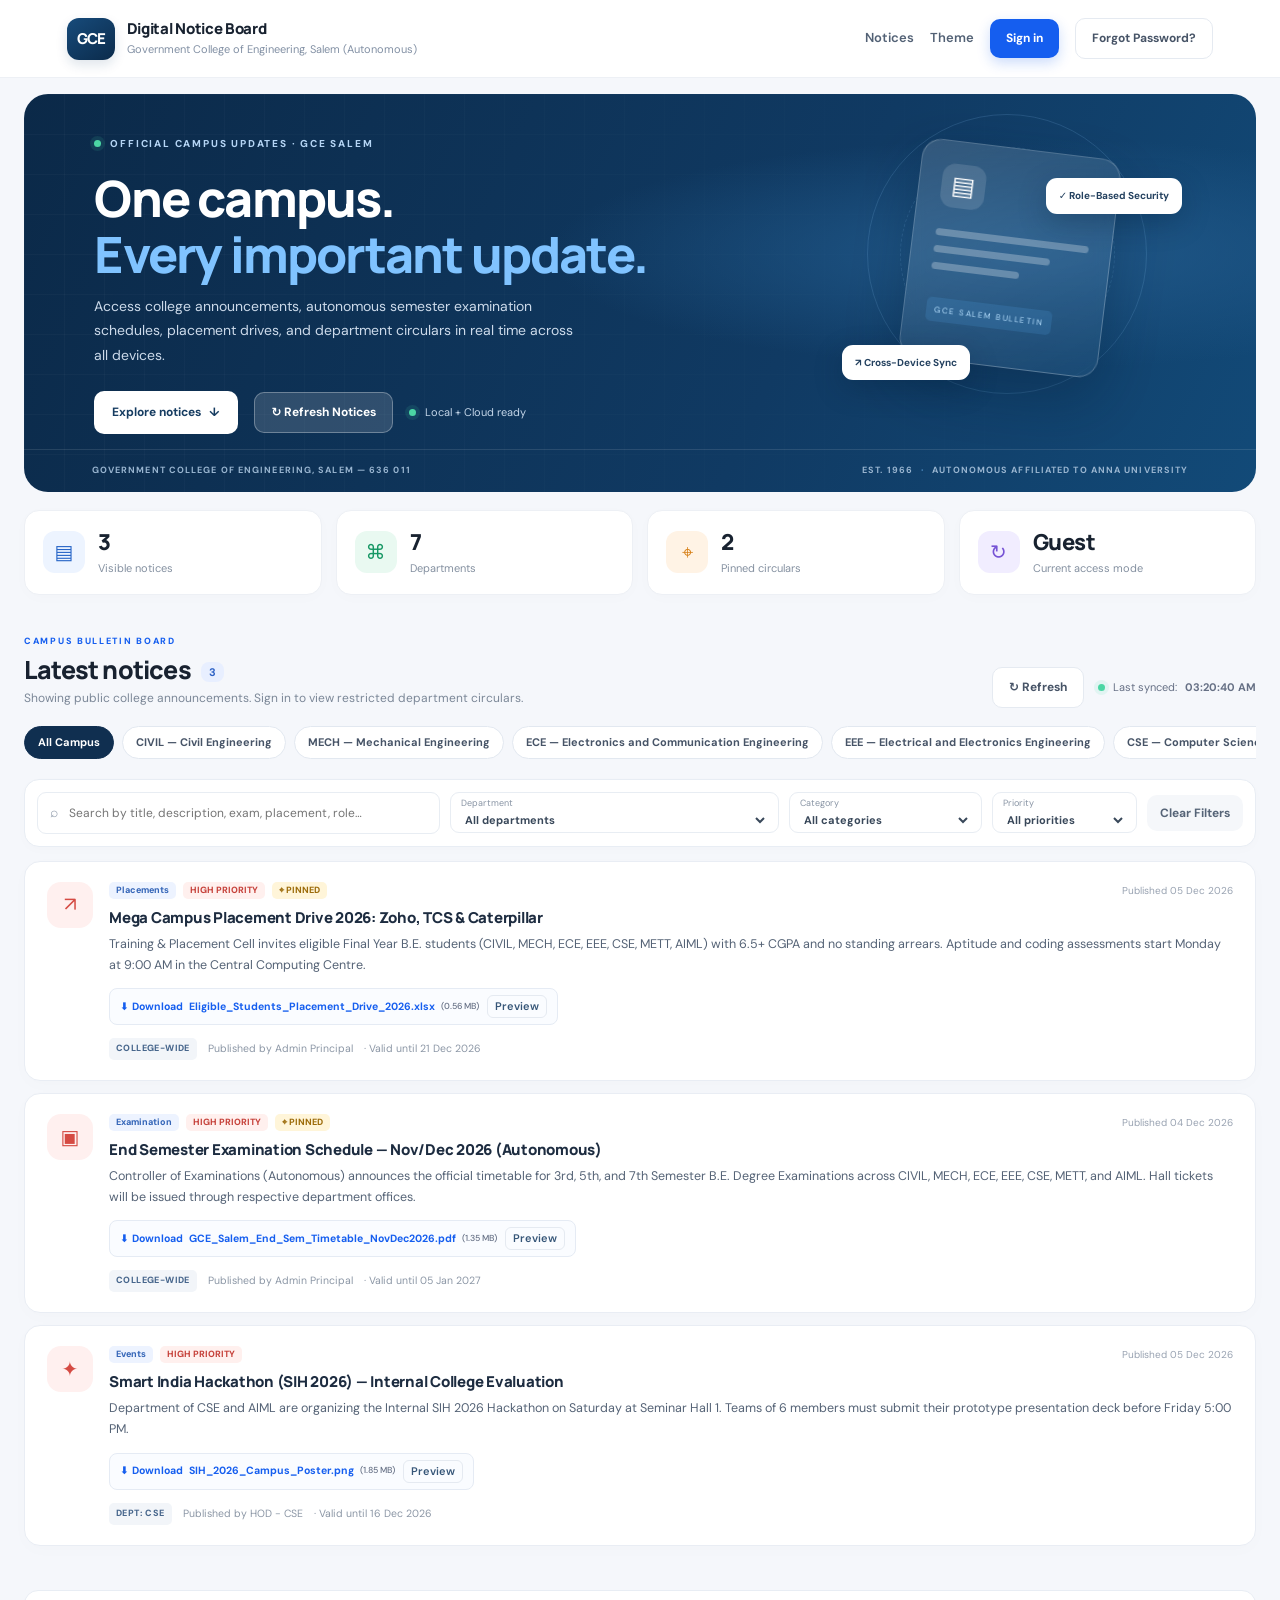
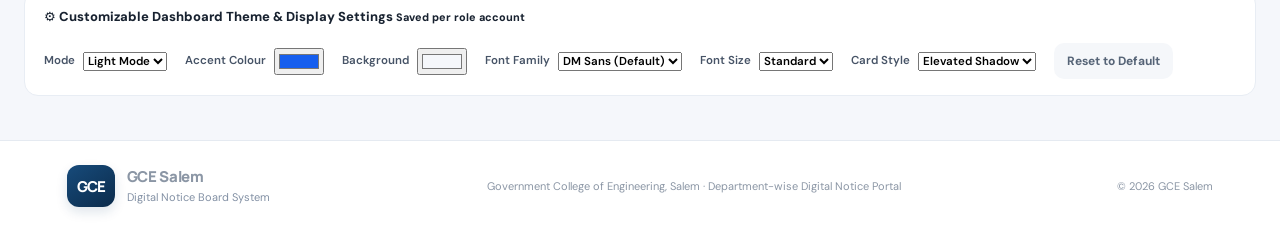
==== commit 1a1a3d83: "feat: implement CAPTCHA and cloud sync for authentication - Added CAPTCHA validation to the web logi" ====
--- a/index.html
+++ b/index.html
@@ -32,6 +32,7 @@
         </span>
       </span>
       <button class="button button-primary" id="btn-open-login" type="button">Sign in</button>
+      <button class="button button-secondary" id="btn-header-forgot" type="button">Forgot Password?</button>
       <button class="button button-quiet hidden" id="btn-logout" type="button">Sign out</button>
     </nav>
   </header>
@@ -355,10 +356,20 @@
 
   <!-- Sign In & Forgot Password Modal -->
   <div class="modal-backdrop" id="login-modal">
-    <div class="modal-box">
+    <div class="modal-box" style="max-width:480px;">
       <div class="modal-header">
         <h3 id="login-modal-title">Sign in to GCE Salem Portal</h3>
         <button class="icon-button" id="btn-close-login" type="button">×</button>
+      </div>
+
+      <!-- Mode Switcher Tabs -->
+      <div style="display:flex;gap:8px;margin-bottom:14px;background:#f1f5f9;padding:4px;border-radius:10px;">
+        <button type="button" id="tab-login-mode" style="flex:1;padding:8px 12px;border-radius:8px;border:none;font-weight:700;font-size:12.5px;cursor:pointer;background:#155eef;color:#fff;">
+          🔐 Sign In
+        </button>
+        <button type="button" id="tab-forgot-mode" style="flex:1;padding:8px 12px;border-radius:8px;border:none;font-weight:700;font-size:12.5px;cursor:pointer;background:transparent;color:#334155;">
+          🔑 Forgot Password (CAPTCHA)
+        </button>
       </div>
 
       <!-- Standard Sign In View -->
@@ -369,51 +380,64 @@
         <form id="login-form" class="form-grid">
           <label class="form-field field-wide">
             <span>Login ID</span>
-            <input required id="login-id-input" autocomplete="username" placeholder="Enter your Login ID">
+            <input required id="login-id-input" autocomplete="username" placeholder="e.g. principal, hod_cse, faculty_cse1, student_cse1">
           </label>
           <label class="form-field field-wide">
             <span>Password</span>
-            <input required type="password" id="login-pass-input" autocomplete="current-password" placeholder="••••••••">
-          </label>
-          <div class="field-wide" style="display:flex;justify-content:flex-end;margin-top:-4px;">
-            <button type="button" id="btn-open-forgot" style="background:none;border:none;color:var(--accent);font-size:12px;font-weight:700;cursor:pointer;padding:2px 0;text-decoration:underline;">Forgot Password?</button>
+            <input required type="password" id="login-pass-input" autocomplete="current-password" placeholder="Enter your password">
+          </label>
+          <div class="field-wide" style="display:flex;justify-content:space-between;align-items:center;margin-top:-2px;">
+            <label style="display:inline-flex;align-items:center;gap:6px;font-size:12px;color:#475467;cursor:pointer;">
+              <input type="checkbox" id="login-show-pass"> Show password
+            </label>
+            <button type="button" id="btn-open-forgot" style="background:none;border:none;color:var(--accent);font-size:12px;font-weight:700;cursor:pointer;padding:2px 0;text-decoration:underline;">
+              Forgot Password? Reset with CAPTCHA →
+            </button>
           </div>
           <div class="field-wide">
-            <button class="button button-primary" type="submit" style="width:100%;">Sign In</button>
+            <button class="button button-primary" type="submit" style="width:100%;">Sign In →</button>
           </div>
         </form>
       </div>
 
       <!-- Forgot Password with CAPTCHA View -->
       <div id="forgot-view" class="hidden">
-        <p style="font-size:12px;color:#667085;margin-top:0;">Verify your Login ID and complete the security CAPTCHA challenge to reset your password.</p>
+        <p style="font-size:12px;color:#667085;margin-top:0;">Complete the 3-step security verification below with CAPTCHA to reset your account password across devices.</p>
         <div id="forgot-error" class="hidden" style="background:#fff1f0;border:1px solid #ffd7d3;color:#b42318;padding:10px;border-radius:8px;font-size:12px;margin-bottom:12px;"></div>
         <form id="forgot-form" class="form-grid">
           <label class="form-field field-wide">
-            <span>Login ID <b>*</b></span>
-            <input required id="forgot-login-id" autocomplete="username" placeholder="Enter your Login ID (e.g. principal, hod_cse, faculty_cse1)">
+            <span>1. Account Login ID <b>*</b></span>
+            <input required id="forgot-login-id" autocomplete="username" placeholder="e.g. principal, hod_cse, faculty_cse1, student_cse1">
+            <small id="forgot-account-status" style="display:block;margin-top:4px;font-size:11.5px;color:#475467;">Enter your registered GCE Salem Login ID.</small>
           </label>
 
           <div class="form-field field-wide">
-            <span>Security CAPTCHA Verification <b>*</b></span>
-            <div style="display:flex;align-items:center;gap:10px;margin-top:4px;margin-bottom:6px;">
-              <canvas id="captcha-canvas" width="190" height="52" style="border-radius:8px;border:1px solid #d0d5dd;background:#f8fafc;flex-shrink:0;"></canvas>
-              <button type="button" class="button button-secondary" id="btn-refresh-captcha" title="Generate new CAPTCHA" style="padding:8px 12px;font-size:12px;">↻ New Code</button>
+            <span>2. Security CAPTCHA Verification <b>*</b></span>
+            <div style="display:flex;align-items:center;gap:10px;margin-top:4px;margin-bottom:6px;flex-wrap:wrap;">
+              <canvas id="captcha-canvas" width="200" height="56" style="border-radius:8px;border:1px solid #cbd5e1;background:#f8fafc;flex-shrink:0;"></canvas>
+              <button type="button" class="button button-secondary" id="btn-refresh-captcha" title="Generate new CAPTCHA" style="padding:8px 12px;font-size:12px;">↻ New CAPTCHA</button>
             </div>
-            <input required id="forgot-captcha-input" autocomplete="off" placeholder="Enter the 6-character CAPTCHA code shown above">
-          </div>
-
-          <label class="form-field">
-            <span>New Password <b>*</b></span>
-            <input required type="password" id="forgot-new-pass" placeholder="New password">
-          </label>
-          <label class="form-field">
-            <span>Confirm Password <b>*</b></span>
-            <input required type="password" id="forgot-confirm-pass" placeholder="Confirm password">
-          </label>
+            <input required id="forgot-captcha-input" autocomplete="off" placeholder="Type the 6-character CAPTCHA code shown above">
+            <small id="captcha-match-status" style="display:block;margin-top:4px;font-size:11.5px;color:#475467;">Case-insensitive security code check.</small>
+          </div>
+
+          <label class="form-field">
+            <span>3. New Password <b>*</b></span>
+            <input required type="password" id="forgot-new-pass" placeholder="Min. 4 characters">
+          </label>
+          <label class="form-field">
+            <span>Confirm New Password <b>*</b></span>
+            <input required type="password" id="forgot-confirm-pass" placeholder="Re-enter password">
+          </label>
+
+          <div class="field-wide" style="display:flex;justify-content:space-between;align-items:center;margin-top:-2px;">
+            <label style="display:inline-flex;align-items:center;gap:6px;font-size:12px;color:#475467;cursor:pointer;">
+              <input type="checkbox" id="forgot-show-pass"> Show new password
+            </label>
+          </div>
 
           <div class="field-wide" style="display:flex;gap:10px;margin-top:4px;">
-            <button class="button button-primary" type="submit" style="flex:1;">Reset Password</button>
+            <button class="button button-primary" type="submit" style="flex:1;">✓ Verify CAPTCHA &amp; Reset Password</button>
             <button class="button button-quiet" type="button" id="btn-back-to-login">← Back to Sign In</button>
           </div>
         </form>
@@ -423,14 +447,15 @@
 
   <!-- Attachment Preview Modal -->
   <div class="modal-backdrop" id="preview-modal">
-    <div class="modal-box">
+    <div class="modal-box" style="max-width:680px;width:95%;">
       <div class="modal-header">
         <h3 id="preview-title">Attachment Preview</h3>
         <button class="icon-button" id="btn-close-preview" type="button">×</button>
       </div>
-      <div id="preview-body" style="font-size:12.5px;line-height:1.6;"></div>
-      <div style="margin-top:16px;display:flex;justify-content:flex-end;gap:10px;">
-        <button class="button button-primary" id="preview-download-btn" type="button">↧ Download File</button>
+      <div id="preview-body" style="font-size:12.5px;line-height:1.6;max-height:70vh;overflow-y:auto;"></div>
+      <div style="margin-top:16px;display:flex;justify-content:flex-end;gap:10px;flex-wrap:wrap;">
+        <button class="button button-secondary" id="preview-open-tab-btn" type="button">↗ Open in New Tab</button>
+        <button class="button button-primary" id="preview-download-btn" type="button">⬇ Download File</button>
       </div>
     </div>
   </div>
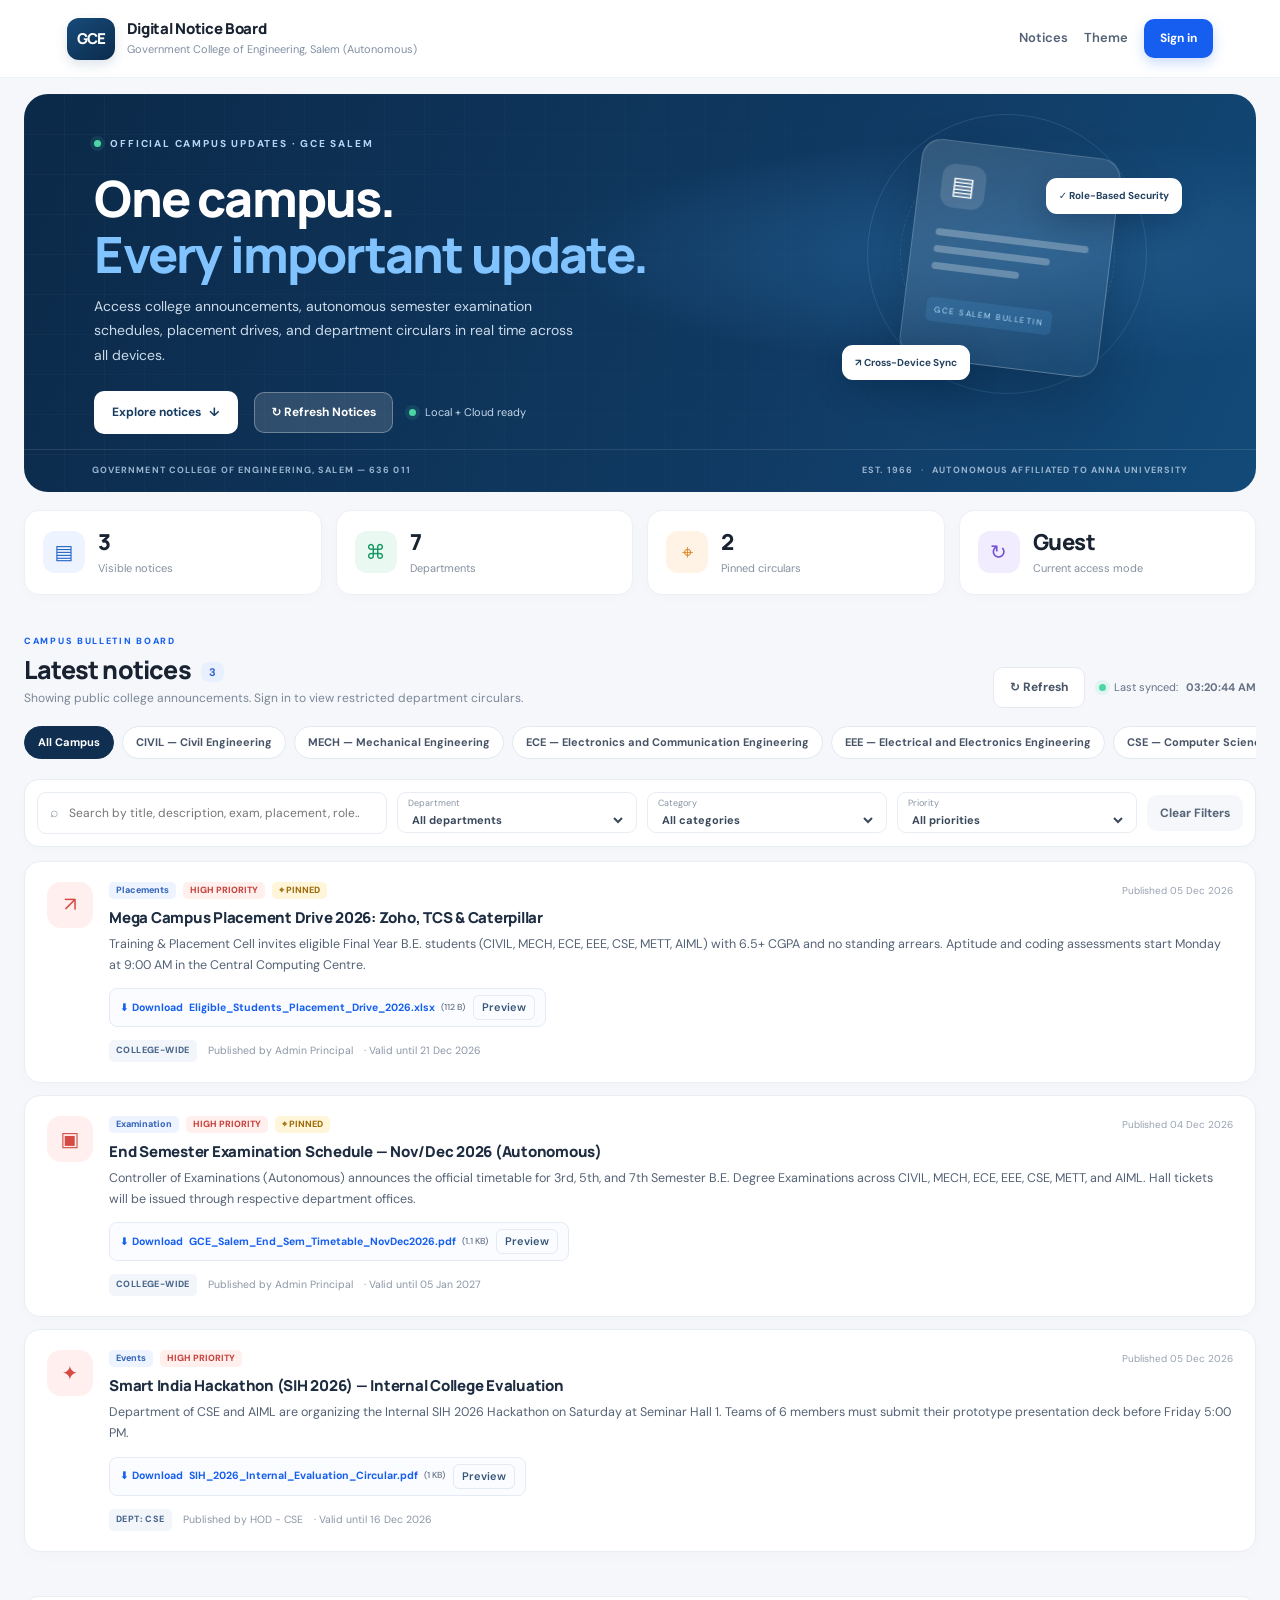
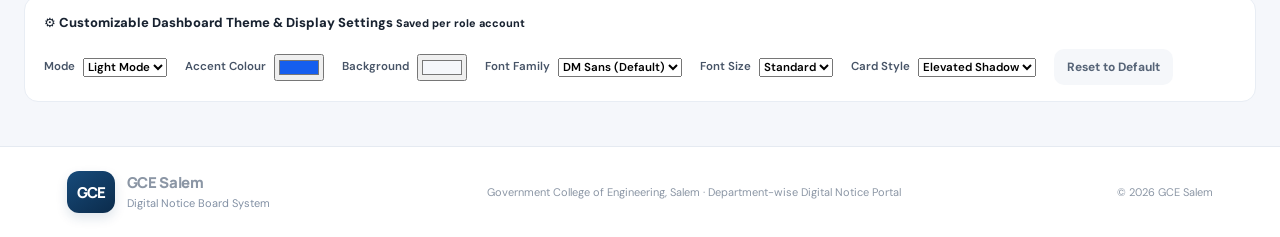
==== commit 7f026cb2: "refactor: simplify authentication and remove unused dependencies - Consolidated login logic and remo" ====
--- a/index.html
+++ b/index.html
@@ -32,7 +32,6 @@
         </span>
       </span>
       <button class="button button-primary" id="btn-open-login" type="button">Sign in</button>
-      <button class="button button-secondary" id="btn-header-forgot" type="button">Forgot Password?</button>
       <button class="button button-quiet hidden" id="btn-logout" type="button">Sign out</button>
     </nav>
   </header>
@@ -354,7 +353,7 @@
     </section>
   </main>
 
-  <!-- Sign In & Forgot Password Modal -->
+  <!-- Sign In Modal -->
   <div class="modal-backdrop" id="login-modal">
     <div class="modal-box" style="max-width:480px;">
       <div class="modal-header">
@@ -362,19 +361,9 @@
         <button class="icon-button" id="btn-close-login" type="button">×</button>
       </div>
 
-      <!-- Mode Switcher Tabs -->
-      <div style="display:flex;gap:8px;margin-bottom:14px;background:#f1f5f9;padding:4px;border-radius:10px;">
-        <button type="button" id="tab-login-mode" style="flex:1;padding:8px 12px;border-radius:8px;border:none;font-weight:700;font-size:12.5px;cursor:pointer;background:#155eef;color:#fff;">
-          🔐 Sign In
-        </button>
-        <button type="button" id="tab-forgot-mode" style="flex:1;padding:8px 12px;border-radius:8px;border:none;font-weight:700;font-size:12.5px;cursor:pointer;background:transparent;color:#334155;">
-          🔑 Forgot Password (CAPTCHA)
-        </button>
-      </div>
-
-      <!-- Standard Sign In View -->
+      <!-- Standard Sign In View with CAPTCHA after Password -->
       <div id="login-view">
-        <p style="font-size:12px;color:#667085;margin-top:0;">Enter your college Login ID and password to sign in.</p>
+        <p style="font-size:12px;color:#667085;margin-top:0;">Enter your college Login ID, password, and security CAPTCHA code to sign in.</p>
         <div id="login-error" class="hidden" style="background:#fff1f0;border:1px solid #ffd7d3;color:#b42318;padding:10px;border-radius:8px;font-size:12px;margin-bottom:12px;"></div>
         <div id="login-success" class="hidden" style="background:#ecfdf3;border:1px solid #abefc6;color:#067647;padding:10px;border-radius:8px;font-size:12px;margin-bottom:12px;"></div>
         <form id="login-form" class="form-grid">
@@ -386,59 +375,22 @@
             <span>Password</span>
             <input required type="password" id="login-pass-input" autocomplete="current-password" placeholder="Enter your password">
           </label>
-          <div class="field-wide" style="display:flex;justify-content:space-between;align-items:center;margin-top:-2px;">
+          <div class="field-wide" style="display:flex;justify-content:flex-start;align-items:center;margin-top:-2px;">
             <label style="display:inline-flex;align-items:center;gap:6px;font-size:12px;color:#475467;cursor:pointer;">
               <input type="checkbox" id="login-show-pass"> Show password
             </label>
-            <button type="button" id="btn-open-forgot" style="background:none;border:none;color:var(--accent);font-size:12px;font-weight:700;cursor:pointer;padding:2px 0;text-decoration:underline;">
-              Forgot Password? Reset with CAPTCHA →
-            </button>
           </div>
-          <div class="field-wide">
-            <button class="button button-primary" type="submit" style="width:100%;">Sign In →</button>
-          </div>
-        </form>
-      </div>
-
-      <!-- Forgot Password with CAPTCHA View -->
-      <div id="forgot-view" class="hidden">
-        <p style="font-size:12px;color:#667085;margin-top:0;">Complete the 3-step security verification below with CAPTCHA to reset your account password across devices.</p>
-        <div id="forgot-error" class="hidden" style="background:#fff1f0;border:1px solid #ffd7d3;color:#b42318;padding:10px;border-radius:8px;font-size:12px;margin-bottom:12px;"></div>
-        <form id="forgot-form" class="form-grid">
-          <label class="form-field field-wide">
-            <span>1. Account Login ID <b>*</b></span>
-            <input required id="forgot-login-id" autocomplete="username" placeholder="e.g. principal, hod_cse, faculty_cse1, student_cse1">
-            <small id="forgot-account-status" style="display:block;margin-top:4px;font-size:11.5px;color:#475467;">Enter your registered GCE Salem Login ID.</small>
-          </label>
-
           <div class="form-field field-wide">
-            <span>2. Security CAPTCHA Verification <b>*</b></span>
+            <span>Security CAPTCHA Verification <b>*</b></span>
             <div style="display:flex;align-items:center;gap:10px;margin-top:4px;margin-bottom:6px;flex-wrap:wrap;">
               <canvas id="captcha-canvas" width="200" height="56" style="border-radius:8px;border:1px solid #cbd5e1;background:#f8fafc;flex-shrink:0;"></canvas>
               <button type="button" class="button button-secondary" id="btn-refresh-captcha" title="Generate new CAPTCHA" style="padding:8px 12px;font-size:12px;">↻ New CAPTCHA</button>
             </div>
-            <input required id="forgot-captcha-input" autocomplete="off" placeholder="Type the 6-character CAPTCHA code shown above">
+            <input required id="login-captcha-input" autocomplete="off" placeholder="Type the 6-character CAPTCHA code shown above">
             <small id="captcha-match-status" style="display:block;margin-top:4px;font-size:11.5px;color:#475467;">Case-insensitive security code check.</small>
           </div>
-
-          <label class="form-field">
-            <span>3. New Password <b>*</b></span>
-            <input required type="password" id="forgot-new-pass" placeholder="Min. 4 characters">
-          </label>
-          <label class="form-field">
-            <span>Confirm New Password <b>*</b></span>
-            <input required type="password" id="forgot-confirm-pass" placeholder="Re-enter password">
-          </label>
-
-          <div class="field-wide" style="display:flex;justify-content:space-between;align-items:center;margin-top:-2px;">
-            <label style="display:inline-flex;align-items:center;gap:6px;font-size:12px;color:#475467;cursor:pointer;">
-              <input type="checkbox" id="forgot-show-pass"> Show new password
-            </label>
-          </div>
-
-          <div class="field-wide" style="display:flex;gap:10px;margin-top:4px;">
-            <button class="button button-primary" type="submit" style="flex:1;">✓ Verify CAPTCHA &amp; Reset Password</button>
-            <button class="button button-quiet" type="button" id="btn-back-to-login">← Back to Sign In</button>
+          <div class="field-wide">
+            <button class="button button-primary" type="submit" style="width:100%;">Sign In →</button>
           </div>
         </form>
       </div>
--- a/styles.css
+++ b/styles.css
@@ -21,6 +21,8 @@
 html {
   scroll-behavior: smooth;
   scroll-padding-top: 90px;
+  overflow-x: hidden;
+  max-width: 100vw;
 }
 
 body {
@@ -30,6 +32,8 @@
   font-family: var(--font);
   font-size: var(--font-size-base);
   line-height: 1.55;
+  overflow-x: hidden;
+  max-width: 100vw;
 }
 
 a {
@@ -599,7 +603,10 @@
   border: 1px solid #e8edf3;
   border-radius: 9px;
   padding: 4px 10px;
-  min-width: 145px;
+  min-width: 120px;
+  max-width: 240px;
+  flex: 1 1 140px;
+  overflow: hidden;
 }
 
 .select-wrap span {
@@ -614,6 +621,9 @@
   font-size: 11px;
   font-weight: 700;
   color: #39485a;
+  width: 100%;
+  max-width: 100%;
+  text-overflow: ellipsis;
 }
 
 .dept-Quick-tabs {
@@ -1066,4 +1076,27 @@
     width: calc(100% - 24px);
   }
   .form-grid { grid-template-columns: 1fr; }
-}
+  .filter-panel {
+    display: grid;
+    grid-template-columns: 1fr 1fr;
+    gap: 8px;
+  }
+  .search-field {
+    grid-column: 1 / -1;
+    min-width: 0;
+    width: 100%;
+  }
+  .select-wrap {
+    min-width: 0;
+    max-width: 100%;
+    width: 100%;
+  }
+  #btn-clear-filters {
+    grid-column: 1 / -1;
+    width: 100%;
+  }
+  .notice-card {
+    padding: 14px 15px;
+    gap: 12px;
+  }
+}
